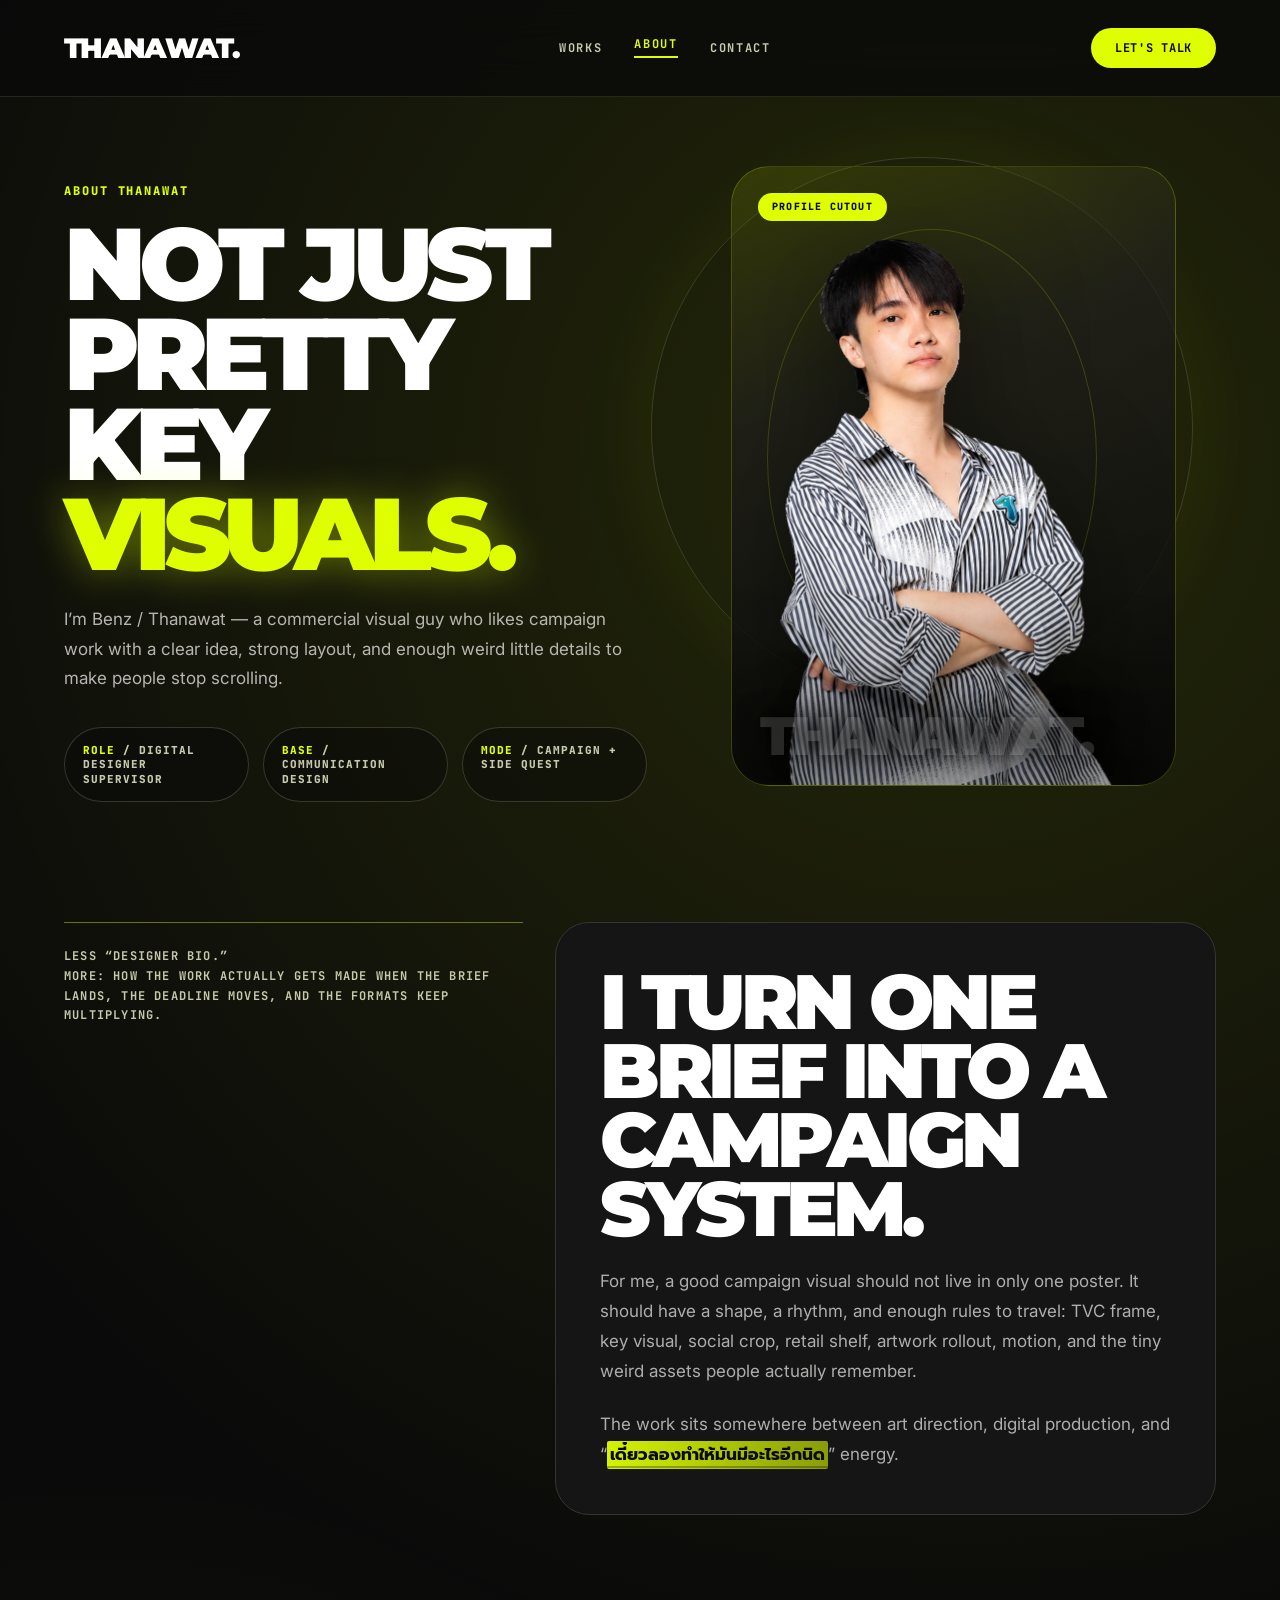
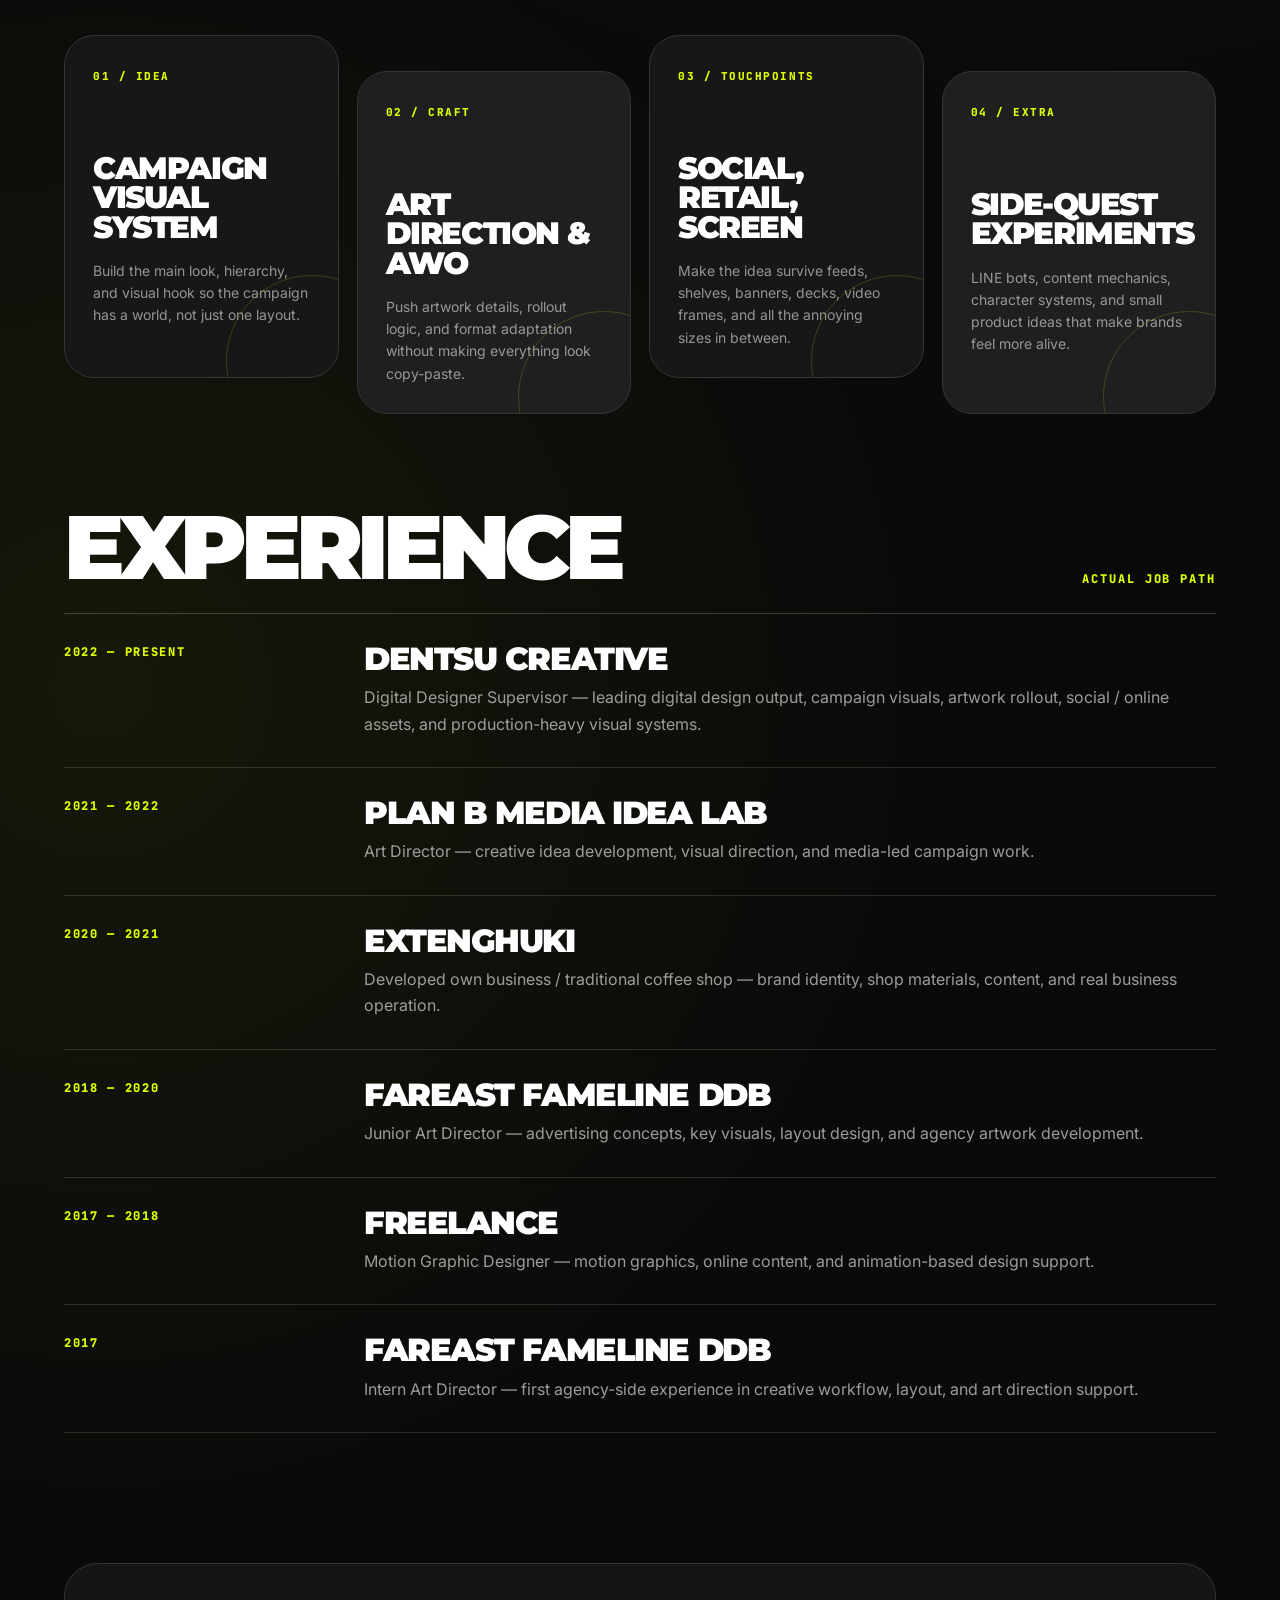
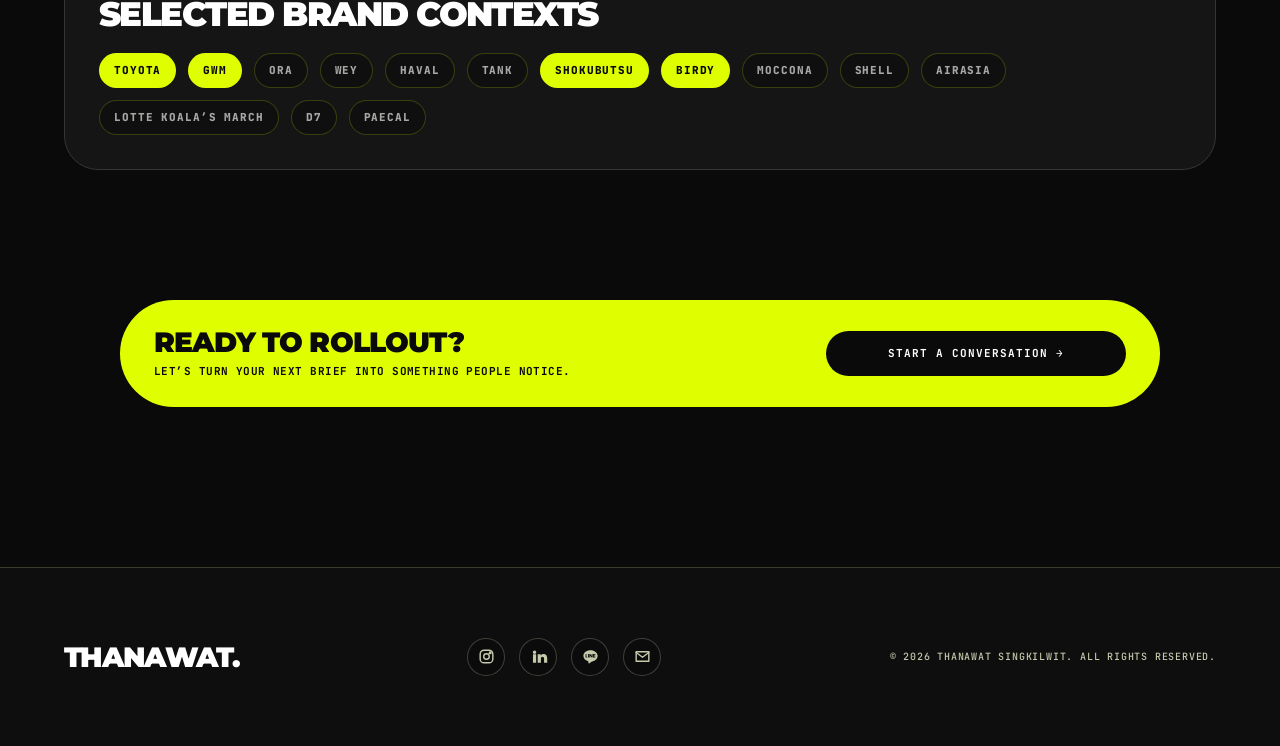
==== about.html @ d22a2de4 "Polish carousel Thai highlight and social icons" ====
<!DOCTYPE html>
<html lang="en" class="dark">
<head>
  <meta charset="utf-8" />
  <meta name="viewport" content="width=device-width, initial-scale=1.0" />
  <title>About | THANAWAT.</title>
  <link rel="preconnect" href="https://fonts.googleapis.com">
  <link rel="preconnect" href="https://fonts.gstatic.com" crossorigin>
  <link href="https://fonts.googleapis.com/css2?family=Montserrat:wght@700;800;900&family=Inter:wght@400;500;700&family=JetBrains+Mono:wght@500;700&family=Prompt:wght@400;500;700;800&display=swap" rel="stylesheet">
  <style>
    :root{--bg:#0a0a0a;--surface:#141414;--surface2:#201f1f;--line:#353534;--text:#fff;--muted:#c6c9ab;--acid:#dfff00;--mx:64px;--mono:'JetBrains Mono',monospace;--head:'Montserrat',sans-serif;--body:'Inter',sans-serif;--thai:'Prompt',sans-serif}
    *{box-sizing:border-box}html{scroll-behavior:smooth;overflow-x:hidden}body{width:100%;margin:0;background:radial-gradient(circle at 75% 12%,rgba(223,255,0,.12),transparent 34%),radial-gradient(circle at 8% 58%,rgba(223,255,0,.06),transparent 32%),var(--bg);color:var(--text);font-family:var(--body);overflow-x:hidden}a{color:inherit;text-decoration:none}button{font:inherit}img{display:block;width:100%;height:100%;object-fit:cover;-webkit-user-drag:none;user-select:none;pointer-events:none}
    .nav{position:fixed;top:0;left:0;width:100%;z-index:50;display:flex;align-items:center;justify-content:space-between;padding:28px var(--mx);background:rgba(10,10,10,.78);backdrop-filter:blur(20px);border-bottom:1px solid rgba(69,73,50,.45)}.logo{font:900 28px/1 var(--head);letter-spacing:-.06em}.navlinks{display:flex;gap:32px;align-items:center}.navlinks a{font:700 12px/1 var(--mono);letter-spacing:.14em;color:var(--muted);text-transform:uppercase}.navlinks a.active{color:var(--acid);border-bottom:2px solid var(--acid);padding-bottom:6px}.talk{background:var(--acid);color:#0a0a0a;border-radius:999px;padding:14px 24px;font:700 12px/1 var(--mono);letter-spacing:.06em;text-transform:uppercase}.menu{display:none;color:var(--text);font-size:24px;background:none;border:0;cursor:pointer;padding:0}.mobile-panel{position:fixed;inset:86px 18px auto;z-index:49;background:rgba(16,16,15,.95);border:1px solid rgba(223,255,0,.25);border-radius:24px;padding:18px;box-shadow:0 30px 80px rgba(0,0,0,.55);display:none}.mobile-panel.open{display:block}.mobile-panel a{display:block;padding:18px;border-bottom:1px solid rgba(198,201,171,.18);font:800 15px/1 var(--mono);letter-spacing:.12em;text-transform:uppercase;color:var(--text)}.mobile-panel a:last-child{border-bottom:0;color:#0a0a0a;background:var(--acid);border-radius:999px;text-align:center;margin-top:12px}
    main{padding:150px var(--mx) 120px}.kicker{font:800 12px/1 var(--mono);letter-spacing:.16em;color:var(--acid);text-transform:uppercase}.hero-about{position:relative;max-width:1400px;margin:0 auto 120px;display:grid;grid-template-columns:1fr .9fr;gap:44px;align-items:end}.hero-about:before{content:"";position:absolute;right:2%;top:1%;width:540px;height:540px;border:1px solid rgba(198,201,171,.18);border-radius:50%;box-shadow:0 0 90px rgba(223,255,0,.06);z-index:-1;animation:softMove 12s ease-in-out infinite alternate}.hero-about h1{margin:22px 0 0;font:900 clamp(60px,8vw,116px)/.88 var(--head);letter-spacing:-.07em;text-transform:uppercase;animation:heroIn .75s cubic-bezier(.18,.9,.22,1) both}.hero-about h1 span{color:var(--acid);text-shadow:0 0 42px rgba(223,255,0,.42);animation:glow 2.8s ease-in-out infinite alternate}.hero-copy{max-width:690px;margin-top:26px;color:rgba(229,226,225,.78);font-size:17px;line-height:1.72;animation:rise .7s ease .12s both}.profile-card{position:relative;min-height:620px;border:1px solid rgba(223,255,0,.22);background:linear-gradient(160deg,rgba(223,255,0,.12),rgba(32,31,31,.68) 34%,rgba(10,10,10,.92));border-radius:38px;overflow:hidden;animation:cardIn .8s cubic-bezier(.18,.9,.22,1) .1s both}.profile-card:before{content:"";position:absolute;left:8%;top:10%;width:74%;height:74%;border-radius:50%;border:1px solid rgba(223,255,0,.18);animation:spin 28s linear infinite;z-index:0}.profile-card .portrait-fade{position:absolute;left:0;right:0;bottom:0;height:38%;z-index:5;pointer-events:none;background:linear-gradient(to top,rgba(0,0,0,.34) 0%,rgba(0,0,0,.22) 42%,rgba(0,0,0,0) 100%);mix-blend-mode:multiply}.profile-card:after{content:"THANAWAT.";position:absolute;left:28px;bottom:24px;color:rgba(255,255,255,.15);font:900 54px/.9 var(--head);letter-spacing:-.06em;z-index:6;text-shadow:0 0 24px rgba(0,0,0,.9),0 0 60px rgba(0,0,0,.95)}.profile-card img{position:absolute;left:50%;top:72px;bottom:auto;transform:translateX(-50%);width:min(78%,430px);height:auto;object-fit:contain;filter:drop-shadow(0 28px 54px rgba(0,0,0,.5));animation:floatPortrait 5.5s ease-in-out .8s infinite;z-index:2}.profile-note{position:absolute;top:26px;left:26px;z-index:7;background:var(--acid);color:#0a0a0a;border-radius:999px;padding:9px 14px;font:800 10px/1 var(--mono);letter-spacing:.12em;text-transform:uppercase}.quick-info{display:grid;grid-template-columns:repeat(3,1fr);gap:14px;margin-top:34px}.pill{border:1px solid rgba(198,201,171,.22);border-radius:999px;padding:15px 18px;background:rgba(10,10,10,.48);font:800 11px/1.3 var(--mono);letter-spacing:.09em;color:var(--muted);text-transform:uppercase;animation:rise .6s ease both}.pill:nth-child(1){animation-delay:.18s}.pill:nth-child(2){animation-delay:.26s}.pill:nth-child(3){animation-delay:.34s}.pill span{color:var(--acid)}
    .about-block{max-width:1400px;margin:0 auto 120px;display:grid;grid-template-columns:.82fr 1.18fr;gap:32px}.side-label{border-top:1px solid rgba(223,255,0,.42);padding-top:24px;color:var(--muted);font:700 12px/1.65 var(--mono);letter-spacing:.1em;text-transform:uppercase}.story-card{border:1px solid var(--line);border-radius:34px;background:#151515;padding:44px}.story-card h2{font:900 clamp(42px,6vw,80px)/.9 var(--head);letter-spacing:-.06em;text-transform:uppercase;margin:0}.story-card p{max-width:880px;margin:24px 0 0;color:rgba(229,226,225,.74);font-size:17px;line-height:1.75}.thai-mark{position:relative;display:inline;padding:.02em .18em .08em;font-family:var(--thai);font-weight:700;color:#0a0a0a;background:linear-gradient(90deg,rgba(223,255,0,.95),rgba(223,255,0,.58));box-decoration-break:clone;-webkit-box-decoration-break:clone;border-radius:.12em;animation:markSwipe 2.8s ease-in-out infinite alternate}.thai-mark:after{content:'';position:absolute;left:0;right:0;bottom:.02em;height:2px;background:#0a0a0a;opacity:.28}@keyframes markSwipe{0%{filter:brightness(.9);box-shadow:0 0 0 rgba(223,255,0,0)}100%{filter:brightness(1.06);box-shadow:0 0 28px rgba(223,255,0,.2)}}.systems{max-width:1400px;margin:0 auto 130px;display:grid;grid-template-columns:repeat(4,1fr);gap:18px}.system{position:relative;min-height:300px;border:1px solid var(--line);border-radius:30px;background:#171717;padding:28px;overflow:hidden;transition:.35s ease}.system:nth-child(2),.system:nth-child(4){transform:translateY(36px);background:#201f1f}.system:hover{border-color:rgba(223,255,0,.72);background:#202020;transform:translateY(-8px)}.system:nth-child(2):hover,.system:nth-child(4):hover{transform:translateY(24px)}.system:after{content:"";position:absolute;right:-60px;bottom:-70px;width:170px;height:170px;border-radius:50%;border:1px solid rgba(223,255,0,.18);transition:.35s ease}.system:hover:after{right:-36px;bottom:-46px;border-color:rgba(223,255,0,.48)}.system b{font:800 11px/1 var(--mono);letter-spacing:.14em;color:var(--acid);text-transform:uppercase}.system h3{margin:70px 0 0;font:900 31px/.95 var(--head);letter-spacing:-.045em;text-transform:uppercase}.system p{margin:18px 0 0;color:rgba(229,226,225,.62);font-size:14px;line-height:1.58}.experience{max-width:1280px;margin:0 auto 130px}.experience-head{display:flex;align-items:end;justify-content:space-between;gap:28px;margin-bottom:28px}.experience-head h2{margin:0;font:900 clamp(46px,7vw,92px)/.86 var(--head);letter-spacing:-.065em;text-transform:uppercase}.timeline{border-top:1px solid rgba(198,201,171,.25)}.row{display:grid;grid-template-columns:260px 1fr;gap:40px;padding:30px 0;border-bottom:1px solid rgba(198,201,171,.18);transition:.25s ease}.row:hover{background:rgba(223,255,0,.035);padding-left:18px}.row b{font:800 12px/1.45 var(--mono);letter-spacing:.14em;color:var(--acid);text-transform:uppercase}.row h3{font:900 32px/.95 var(--head);letter-spacing:-.045em;text-transform:uppercase;margin:0}.row p{margin:10px 0 0;color:rgba(229,226,225,.67);line-height:1.65;font-size:16px}.brand-cloud{max-width:1200px;margin:0 auto 130px;border:1px solid var(--line);background:#151515;border-radius:34px;padding:34px}.brand-cloud h2{margin:0 0 22px;font:900 34px/.95 var(--head);letter-spacing:-.045em;text-transform:uppercase}.chips{display:flex;flex-wrap:wrap;gap:12px}.chip{border:1px solid rgba(223,255,0,.2);border-radius:999px;padding:11px 14px;color:rgba(229,226,225,.72);font:800 11px/1 var(--mono);letter-spacing:.08em;text-transform:uppercase;background:rgba(10,10,10,.45);transition:.25s ease}.chip:hover{transform:translateY(-3px);border-color:var(--acid);color:#fff}.chip.hot{background:var(--acid);color:#0a0a0a}.cta{position:relative;max-width:1040px;margin:0 auto 40px;background:var(--acid);color:#0a0a0a;border-radius:999px;padding:28px 34px;display:flex;align-items:center;justify-content:space-between;gap:28px;animation:pulse 3.8s ease-in-out infinite}.cta h2{font:900 28px/1 var(--head);letter-spacing:-.03em;text-transform:uppercase;margin:0}.cta p{font:700 11px/1.4 var(--mono);letter-spacing:.04em;text-transform:uppercase;margin:8px 0 0}.contact-trigger{min-width:300px;background:#0a0a0a;color:#fff;border:0;border-radius:999px;padding:17px 28px;font:700 11px/1 var(--mono);letter-spacing:.09em;text-transform:uppercase;white-space:nowrap;cursor:pointer;transition:.25s ease}.contact-trigger:hover{transform:translateX(4px);background:#191919}.contact-options{position:absolute;right:34px;top:83px;display:grid;gap:8px;width:300px;padding:10px;background:rgba(10,10,10,.94);border-radius:26px;box-shadow:0 26px 70px rgba(0,0,0,.35);opacity:0;pointer-events:none;transform:translateY(-6px) scale(.98);transition:.25s ease;z-index:6}.contact-options.open{opacity:1;pointer-events:auto;transform:translateY(0) scale(1)}.contact-options a{display:flex;justify-content:space-between;padding:15px 16px;border-radius:999px;background:#181818;color:#fff;font:800 11px/1 var(--mono);letter-spacing:.1em;text-transform:uppercase}.contact-options a:hover{background:#fff;color:#0a0a0a}.footer{border-top:1px solid rgba(69,73,50,.8);background:#0e0e0e;padding:70px var(--mx);display:flex;align-items:center;justify-content:space-between;gap:32px}.social{display:flex;gap:14px;flex-wrap:wrap;justify-content:center}.social-icon{width:38px;height:38px;border:1px solid rgba(198,201,171,.28);border-radius:999px;display:inline-flex;align-items:center;justify-content:center;color:var(--muted);background:rgba(10,10,10,.36);transition:.25s ease}.social-icon:hover{color:#0a0a0a;background:var(--acid);border-color:var(--acid);transform:translateY(-3px)}.social-icon svg{width:19px;height:19px;display:block;fill:none;stroke:currentColor;stroke-width:1.8;stroke-linecap:round;stroke-linejoin:round}.social-icon:nth-child(2) svg,.social-icon:nth-child(3) svg{fill:currentColor;stroke:none}.copy{font:500 10px/1.4 var(--mono);letter-spacing:.08em;color:var(--muted);text-transform:uppercase;text-align:right}
    .reveal{opacity:0;transform:translateY(26px);transition:opacity .72s ease,transform .72s cubic-bezier(.18,.9,.22,1)}.reveal.is-visible{opacity:1;transform:none}@keyframes heroIn{0%{opacity:0;transform:translateX(-46px);filter:blur(8px)}100%{opacity:1;transform:none;filter:blur(0)}}@keyframes rise{0%{opacity:0;transform:translateY(18px)}100%{opacity:1;transform:none}}@keyframes cardIn{0%{opacity:0;transform:translate(38px,24px) scale(.96)}100%{opacity:1;transform:none}}@keyframes glow{0%{text-shadow:0 0 20px rgba(223,255,0,.24)}100%{text-shadow:0 0 42px rgba(223,255,0,.64),0 0 88px rgba(223,255,0,.24)}}@keyframes floatPortrait{0%,100%{transform:translateX(-50%) translateY(0)}50%{transform:translateX(-50%) translateY(-12px)}}@keyframes softMove{0%{transform:translate(0,0) scale(1)}100%{transform:translate(-18px,16px) scale(1.02)}}@keyframes spin{to{transform:rotate(360deg)}}@keyframes pulse{0%,100%{box-shadow:0 0 0 rgba(223,255,0,0)}50%{box-shadow:0 0 42px rgba(223,255,0,.18)}}
    @media(max-width:767px){:root{--mx:24px}.nav{padding:22px var(--mx);min-height:86px}.navlinks,.talk{display:none}.menu{display:block;font-size:26px}.logo{font-size:23px}main{padding:118px var(--mx) 82px}.hero-about{display:block;margin-bottom:82px}.hero-about:before{right:auto;left:-54%;top:5%;width:430px;height:430px}.hero-about h1{font-size:clamp(44px,12vw,56px)}.hero-copy{font-size:15px}.profile-card{min-height:520px;margin-top:30px;border-radius:30px}.profile-card img{width:88%;max-width:430px;top:68px;bottom:auto}.profile-card:after{font-size:38px}.quick-info{grid-template-columns:1fr;gap:10px}.about-block{display:block;margin-bottom:82px}.story-card{margin-top:24px;padding:30px 26px;border-radius:28px}.story-card h2{font-size:clamp(37px,10.5vw,50px)}.story-card p{font-size:15px}.systems{grid-template-columns:1fr;margin-bottom:92px}.system,.system:nth-child(2),.system:nth-child(4){transform:none;min-height:auto;padding:26px}.system:hover,.system:nth-child(2):hover,.system:nth-child(4):hover{transform:none}.system h3{margin-top:48px}.experience-head{display:block}.experience-head .kicker{margin-top:14px}.timeline{margin-top:24px}.row{grid-template-columns:1fr;gap:16px}.row:hover{padding-left:0}.row h3{font-size:27px}.brand-cloud{padding:26px;border-radius:28px}.cta{width:100%;border-radius:30px;display:block;text-align:left;margin-bottom:88px;padding:34px 28px}.cta h2{font-size:30px}.contact-trigger{min-width:0;display:inline-flex;margin-top:22px;white-space:normal}.contact-options{left:28px;right:auto;top:calc(100% - 18px);width:calc(100% - 56px)}.footer{display:block;text-align:center;padding:54px var(--mx)}.footer .logo{margin-bottom:30px}.copy{text-align:center;margin:32px auto 0;max-width:320px;line-height:1.8}.social{gap:24px}}
    @media(prefers-reduced-motion:reduce){*,*:before,*:after{animation:none!important;transition:none!important;scroll-behavior:auto!important}.reveal{opacity:1;transform:none}}
  </style>
</head>
<body>
  <nav class="nav"><a class="logo" href="index.html">THANAWAT.</a><div class="navlinks"><a href="works.html">Works</a><a class="active" href="about.html">About</a><a href="#contact">Contact</a></div><a class="talk" href="mailto:Thanawat.skw@gmail.com">Let's Talk</a><button class="menu" aria-label="Open menu" aria-expanded="false">☰</button></nav>
  <div class="mobile-panel" aria-hidden="true"><a href="works.html">Works</a><a href="about.html">About Me</a><a href="#contact">Contact</a><a href="mailto:Thanawat.skw@gmail.com">Let's Talk</a></div>
  <main>
    <section class="hero-about"><div><div class="kicker">About Thanawat</div><h1>Not just<br>pretty key<br><span>visuals.</span></h1><p class="hero-copy">I’m Benz / Thanawat — a commercial visual guy who likes campaign work with a clear idea, strong layout, and enough weird little details to make people stop scrolling.</p><div class="quick-info"><div class="pill"><span>Role</span> / Digital Designer Supervisor</div><div class="pill"><span>Base</span> / Communication Design</div><div class="pill"><span>Mode</span> / Campaign + Side Quest</div></div></div><figure class="profile-card"><div class="profile-note">Profile Cutout</div><img src="assets/Profile-Thanawat.png?v=2" alt="Thanawat profile portrait"><div class="portrait-fade"></div></figure></section>
    <section class="about-block reveal"><div class="side-label">Less “designer bio.”<br>More: how the work actually gets made when the brief lands, the deadline moves, and the formats keep multiplying.</div><div class="story-card"><h2>I turn one brief into a campaign system.</h2><p>For me, a good campaign visual should not live in only one poster. It should have a shape, a rhythm, and enough rules to travel: TVC frame, key visual, social crop, retail shelf, artwork rollout, motion, and the tiny weird assets people actually remember.</p><p>The work sits somewhere between art direction, digital production, and “<span class="thai-mark" lang="th">เดี๋ยวลองทำให้มันมีอะไรอีกนิด</span>” energy.</p></div></section>
    <section class="systems reveal"><div class="system"><b>01 / Idea</b><h3>Campaign Visual System</h3><p>Build the main look, hierarchy, and visual hook so the campaign has a world, not just one layout.</p></div><div class="system"><b>02 / Craft</b><h3>Art Direction & AWO</h3><p>Push artwork details, rollout logic, and format adaptation without making everything look copy-paste.</p></div><div class="system"><b>03 / Touchpoints</b><h3>Social, Retail, Screen</h3><p>Make the idea survive feeds, shelves, banners, decks, video frames, and all the annoying sizes in between.</p></div><div class="system"><b>04 / Extra</b><h3>Side-Quest Experiments</h3><p>LINE bots, content mechanics, character systems, and small product ideas that make brands feel more alive.</p></div></section>
    <section class="experience reveal"><div class="experience-head"><h2>Experience</h2><div class="kicker">Actual job path</div></div><div class="timeline"><div class="row"><b>2022 — Present</b><div><h3>Dentsu Creative</h3><p>Digital Designer Supervisor — leading digital design output, campaign visuals, artwork rollout, social / online assets, and production-heavy visual systems.</p></div></div><div class="row"><b>2021 — 2022</b><div><h3>Plan B Media Idea Lab</h3><p>Art Director — creative idea development, visual direction, and media-led campaign work.</p></div></div><div class="row"><b>2020 — 2021</b><div><h3>Extenghuki</h3><p>Developed own business / traditional coffee shop — brand identity, shop materials, content, and real business operation.</p></div></div><div class="row"><b>2018 — 2020</b><div><h3>FarEast FameLine DDB</h3><p>Junior Art Director — advertising concepts, key visuals, layout design, and agency artwork development.</p></div></div><div class="row"><b>2017 — 2018</b><div><h3>Freelance</h3><p>Motion Graphic Designer — motion graphics, online content, and animation-based design support.</p></div></div><div class="row"><b>2017</b><div><h3>FarEast FameLine DDB</h3><p>Intern Art Director — first agency-side experience in creative workflow, layout, and art direction support.</p></div></div></div></section>
    <section class="brand-cloud reveal"><h2>Selected brand contexts</h2><div class="chips"><span class="chip hot">Toyota</span><span class="chip hot">GWM</span><span class="chip">ORA</span><span class="chip">WEY</span><span class="chip">HAVAL</span><span class="chip">Tank</span><span class="chip hot">Shokubutsu</span><span class="chip hot">Birdy</span><span class="chip">Moccona</span><span class="chip">Shell</span><span class="chip">AirAsia</span><span class="chip">Lotte Koala’s March</span><span class="chip">D7</span><span class="chip">PaeCal</span></div></section>
    <section id="contact" class="cta reveal"><div><h2>Ready to rollout?</h2><p>Let’s turn your next brief into something people notice.</p></div><button class="contact-trigger" type="button" aria-expanded="false">Start a conversation →</button><div class="contact-options" aria-hidden="true"><a href="https://line.me/ti/p/RiZBlYuw4H" target="_blank" rel="noopener noreferrer">Line <span>↗</span></a><a href="mailto:Thanawat.skw@gmail.com">Mail <span>→</span></a><a href="https://www.instagram.com/benz_thw?igsh=eDRzM20ydGN3bnBp&utm_source=qr" target="_blank" rel="noopener noreferrer">Instagram <span>↗</span></a><a href="https://www.linkedin.com/in/thanawat-singkilwit-54888a148" target="_blank" rel="noopener noreferrer">LinkedIn <span>↗</span></a></div></section>
  </main>
  <footer class="footer"><div class="logo">THANAWAT.</div><div class="social"><a class="social-icon" href="https://www.instagram.com/benz_thw?igsh=eDRzM20ydGN3bnBp&utm_source=qr" target="_blank" rel="noopener noreferrer" aria-label="Instagram"><svg viewBox="0 0 24 24" aria-hidden="true"><rect x="4" y="4" width="16" height="16" rx="5"/><circle cx="12" cy="12" r="3.5"/><circle cx="16.7" cy="7.3" r="1"/></svg></a><a class="social-icon" href="https://www.linkedin.com/in/thanawat-singkilwit-54888a148" target="_blank" rel="noopener noreferrer" aria-label="LinkedIn"><svg viewBox="0 0 24 24" aria-hidden="true"><path d="M5 9h4v11H5zM7 4.5a2.2 2.2 0 1 1 0 4.4 2.2 2.2 0 0 1 0-4.4zM11 9h3.8v1.6c.7-1.1 1.8-1.9 3.6-1.9 2.7 0 4.6 1.8 4.6 5.5V20h-4v-5.2c0-1.6-.7-2.5-1.9-2.5-1.3 0-2.1.9-2.1 2.7v5h-4z"/></svg></a><a class="social-icon" href="https://line.me/ti/p/RiZBlYuw4H" target="_blank" rel="noopener noreferrer" aria-label="Line"><svg viewBox="0 0 24 24" aria-hidden="true"><path d="M12 4C6.9 4 3 7.1 3 11.1c0 3.2 2.5 5.9 5.9 6.8.2.1.5.2.5.5v1.8c0 .5.5.8.9.5l3.1-2.1c.3-.2.6-.3 1-.3 3.8-.7 6.6-3.6 6.6-7.1C21 7.1 17.1 4 12 4zM8 13.4H5.8V8.9h1.1v3.5H8v1zm2 0H8.9V8.9H10v4.5zm4.6 0h-1.1l-1.9-2.5v2.5h-1.1V8.9h1.1l1.9 2.6V8.9h1.1v4.5zm3.6-3.5h-1.9v.7H18v1h-1.7v.8h1.9v1h-3V8.9h3v1z"/></svg></a><a class="social-icon" href="mailto:Thanawat.skw@gmail.com" aria-label="Email"><svg viewBox="0 0 24 24" aria-hidden="true"><path d="M4 6h16v12H4z"/><path d="M4 7l8 6 8-6"/></svg></a></div><div class="copy">© 2026 Thanawat Singkilwit. All rights reserved.</div></footer>
  <script>
    const menuButton=document.querySelector('.menu');const mobilePanel=document.querySelector('.mobile-panel');function setMenu(open){mobilePanel.classList.toggle('open',open);mobilePanel.setAttribute('aria-hidden',String(!open));menuButton.setAttribute('aria-expanded',String(open));menuButton.textContent=open?'×':'☰'}menuButton.addEventListener('click',()=>setMenu(!mobilePanel.classList.contains('open')));mobilePanel.querySelectorAll('a').forEach(link=>link.addEventListener('click',()=>setMenu(false)));
    const trigger=document.querySelector('.contact-trigger');const options=document.querySelector('.contact-options');function setContact(open){options.classList.toggle('open',open);options.setAttribute('aria-hidden',String(!open));trigger.setAttribute('aria-expanded',String(open));}trigger.addEventListener('click',(event)=>{event.stopPropagation();setContact(!options.classList.contains('open'));});document.addEventListener('click',(event)=>{if(!event.target.closest('.cta'))setContact(false);});
    const revealItems=[...document.querySelectorAll('.reveal')];const revealObserver=new IntersectionObserver((entries)=>{entries.forEach(entry=>{if(entry.isIntersecting){entry.target.classList.add('is-visible');revealObserver.unobserve(entry.target);}})},{threshold:.18,rootMargin:'0px 0px -8% 0px'});revealItems.forEach(item=>revealObserver.observe(item));
  </script>
</body>
</html>
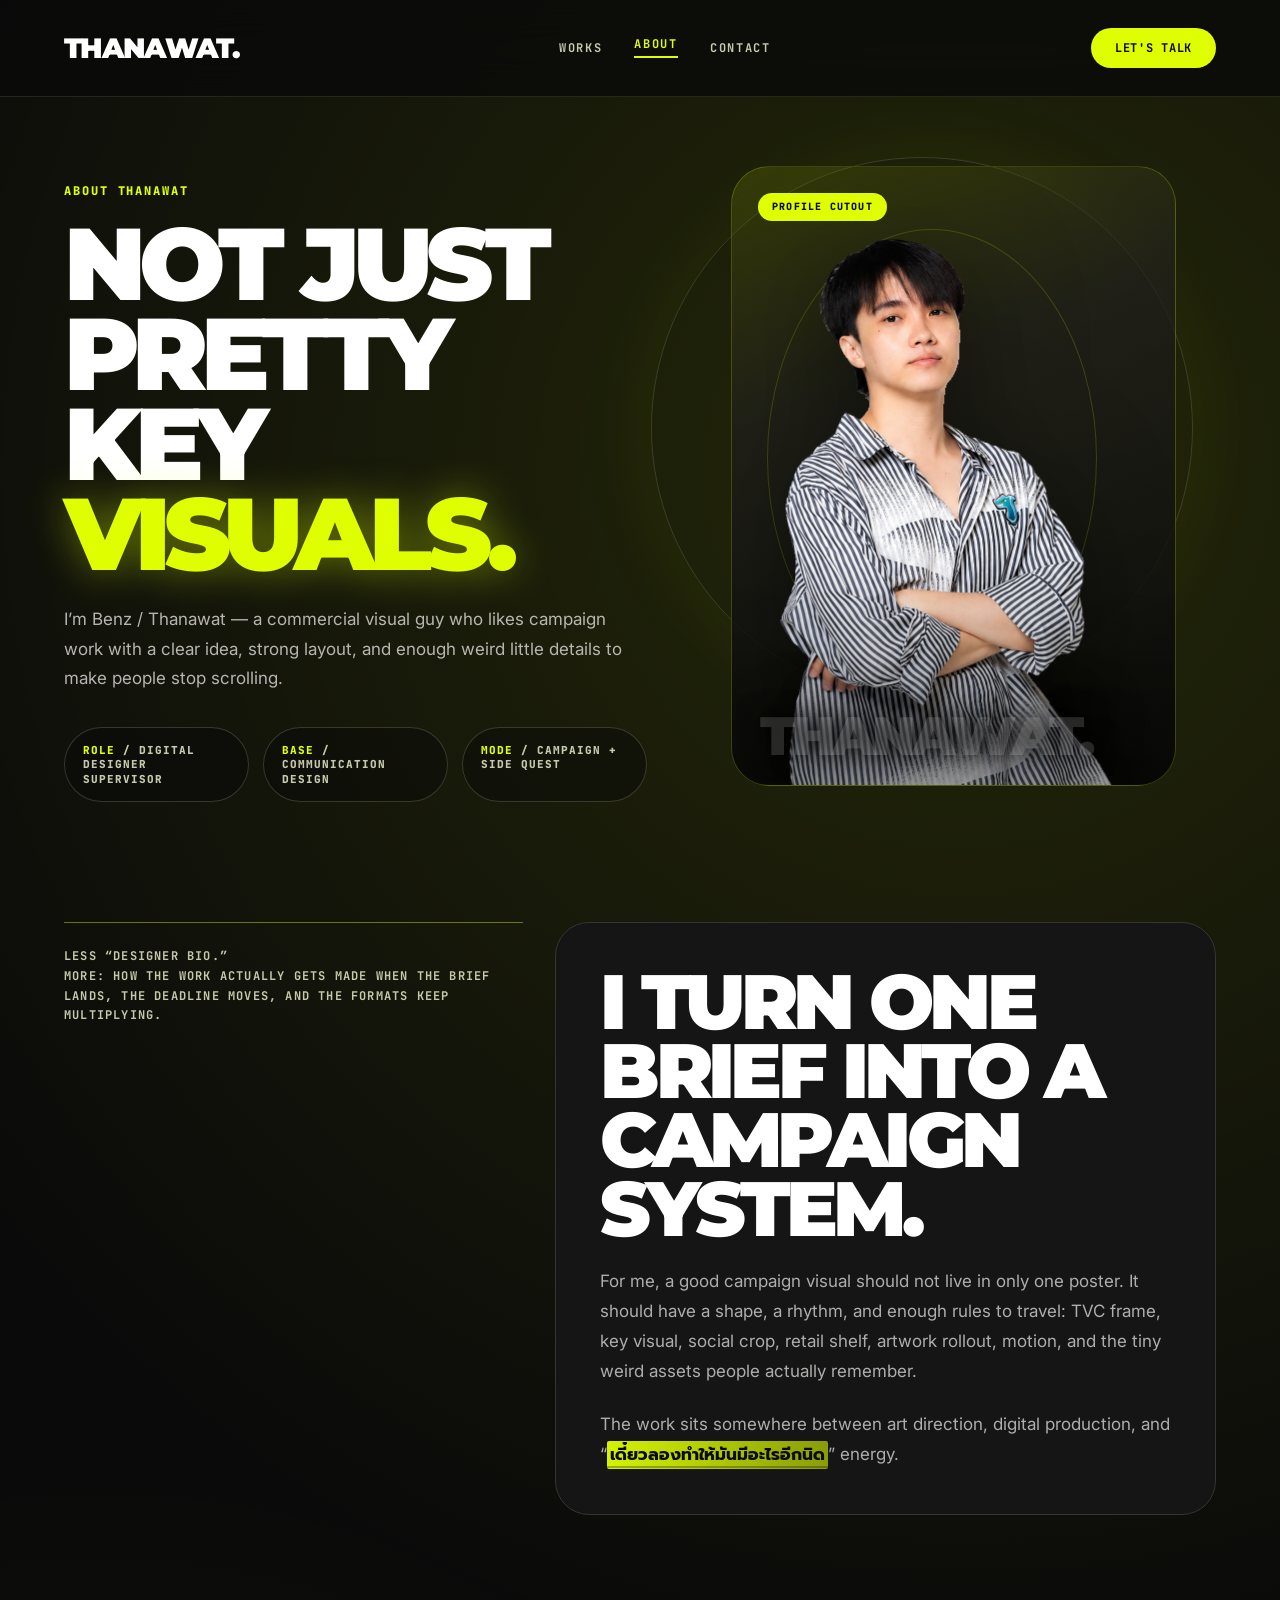
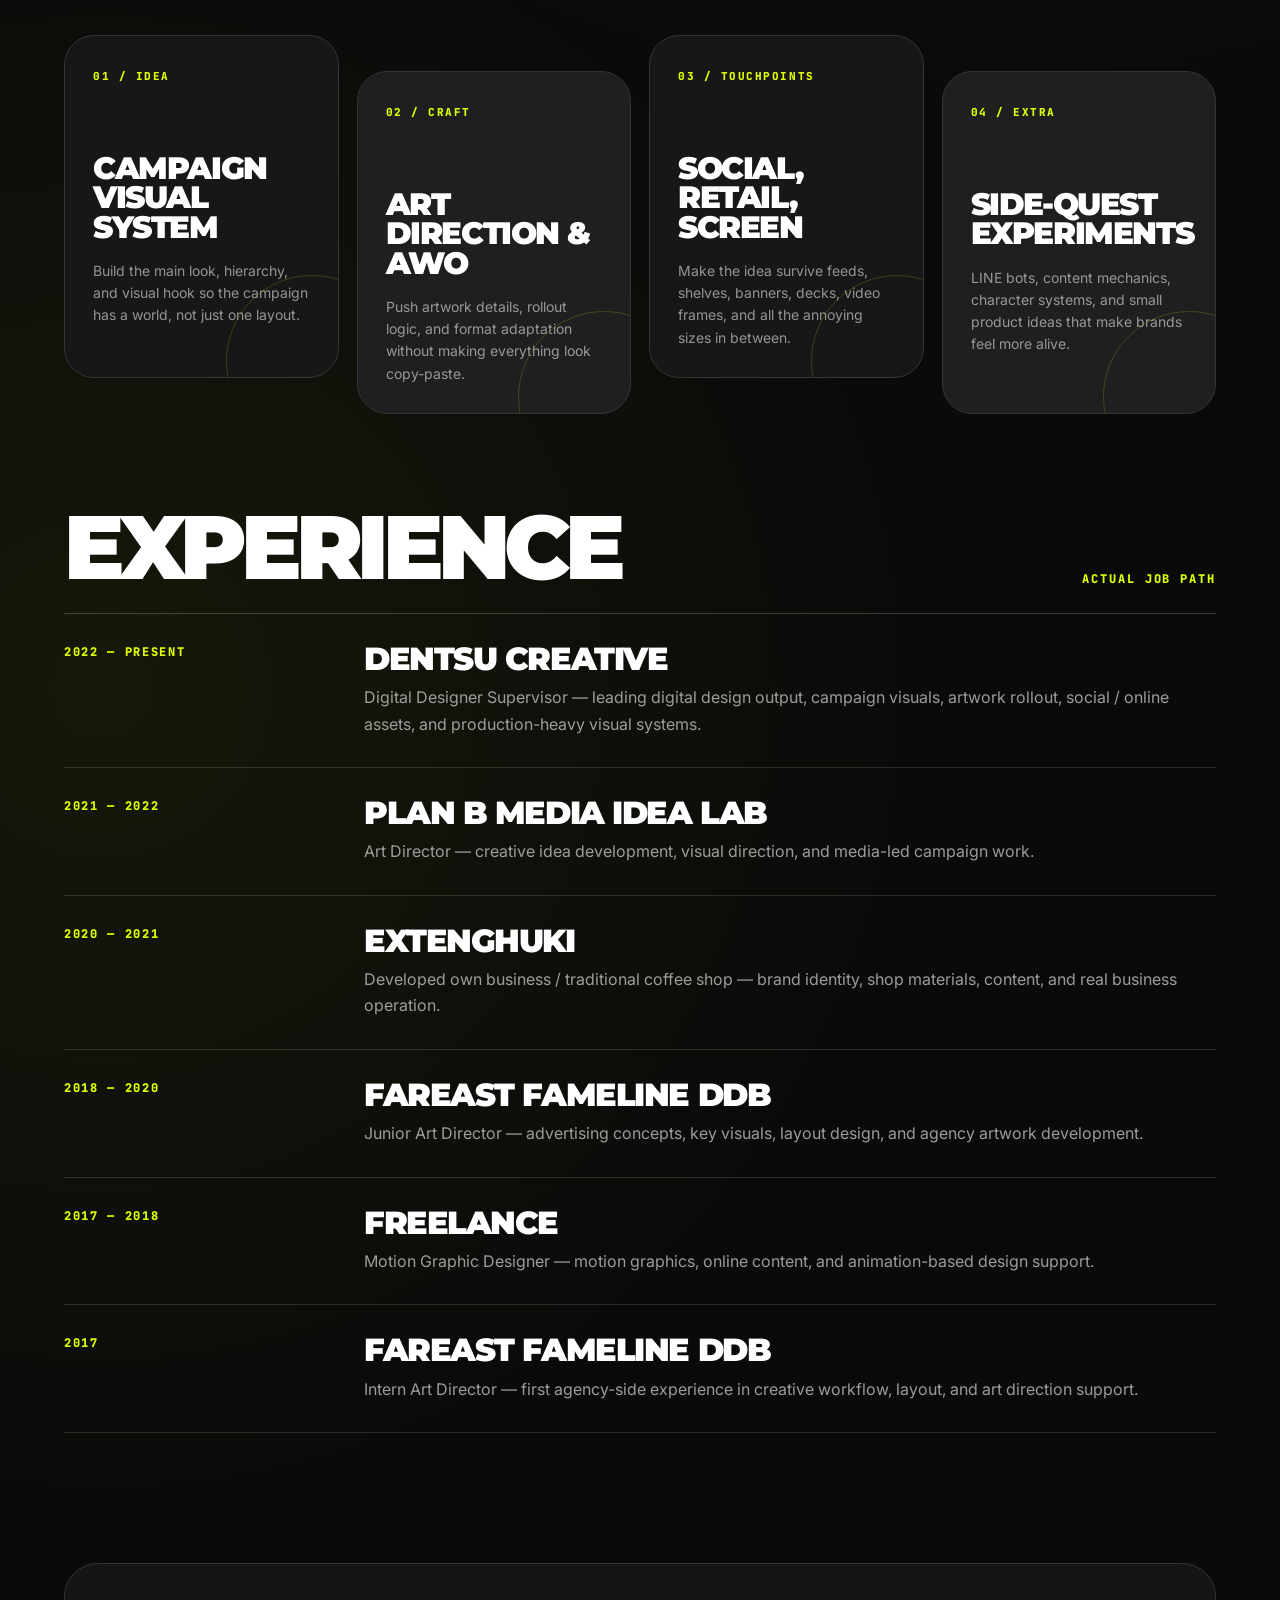
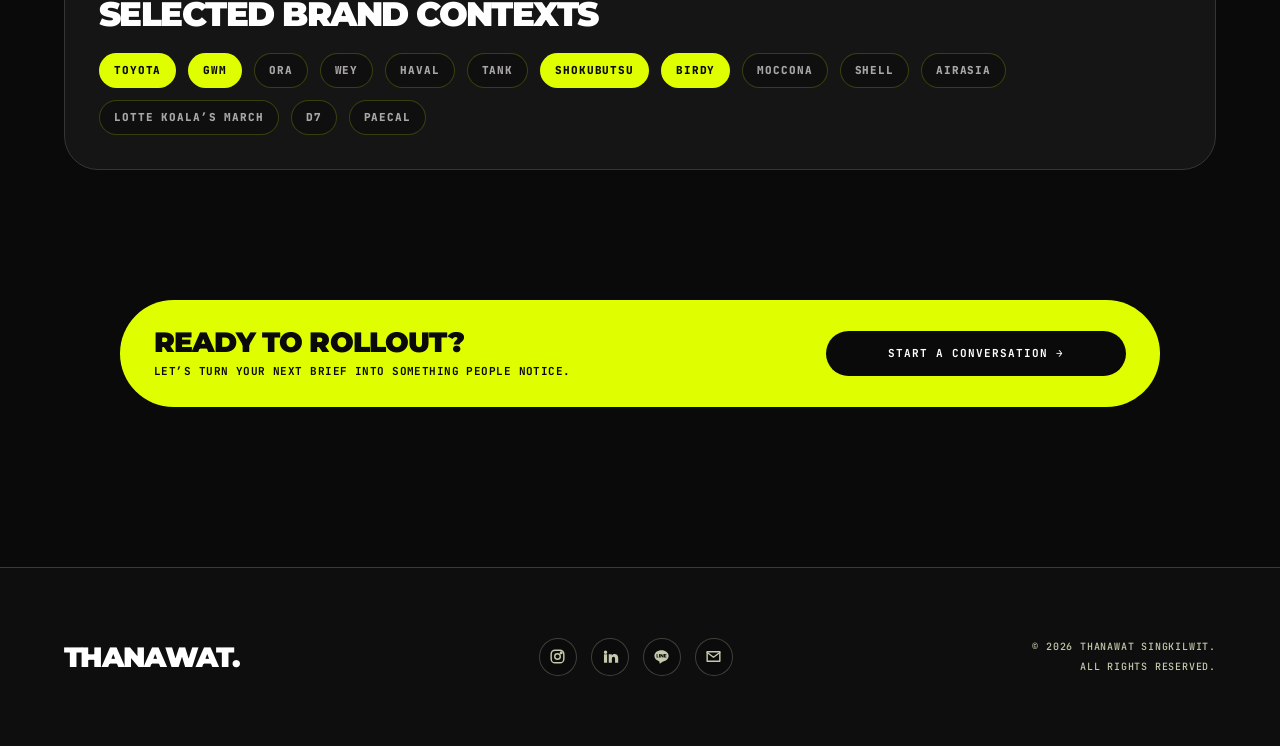
==== commit c28b3acb: "Break footer copyright line" ====
--- a/about.html
+++ b/about.html
@@ -12,9 +12,9 @@
     *{box-sizing:border-box}html{scroll-behavior:smooth;overflow-x:hidden}body{width:100%;margin:0;background:radial-gradient(circle at 75% 12%,rgba(223,255,0,.12),transparent 34%),radial-gradient(circle at 8% 58%,rgba(223,255,0,.06),transparent 32%),var(--bg);color:var(--text);font-family:var(--body);overflow-x:hidden}a{color:inherit;text-decoration:none}button{font:inherit}img{display:block;width:100%;height:100%;object-fit:cover;-webkit-user-drag:none;user-select:none;pointer-events:none}
     .nav{position:fixed;top:0;left:0;width:100%;z-index:50;display:flex;align-items:center;justify-content:space-between;padding:28px var(--mx);background:rgba(10,10,10,.78);backdrop-filter:blur(20px);border-bottom:1px solid rgba(69,73,50,.45)}.logo{font:900 28px/1 var(--head);letter-spacing:-.06em}.navlinks{display:flex;gap:32px;align-items:center}.navlinks a{font:700 12px/1 var(--mono);letter-spacing:.14em;color:var(--muted);text-transform:uppercase}.navlinks a.active{color:var(--acid);border-bottom:2px solid var(--acid);padding-bottom:6px}.talk{background:var(--acid);color:#0a0a0a;border-radius:999px;padding:14px 24px;font:700 12px/1 var(--mono);letter-spacing:.06em;text-transform:uppercase}.menu{display:none;color:var(--text);font-size:24px;background:none;border:0;cursor:pointer;padding:0}.mobile-panel{position:fixed;inset:86px 18px auto;z-index:49;background:rgba(16,16,15,.95);border:1px solid rgba(223,255,0,.25);border-radius:24px;padding:18px;box-shadow:0 30px 80px rgba(0,0,0,.55);display:none}.mobile-panel.open{display:block}.mobile-panel a{display:block;padding:18px;border-bottom:1px solid rgba(198,201,171,.18);font:800 15px/1 var(--mono);letter-spacing:.12em;text-transform:uppercase;color:var(--text)}.mobile-panel a:last-child{border-bottom:0;color:#0a0a0a;background:var(--acid);border-radius:999px;text-align:center;margin-top:12px}
     main{padding:150px var(--mx) 120px}.kicker{font:800 12px/1 var(--mono);letter-spacing:.16em;color:var(--acid);text-transform:uppercase}.hero-about{position:relative;max-width:1400px;margin:0 auto 120px;display:grid;grid-template-columns:1fr .9fr;gap:44px;align-items:end}.hero-about:before{content:"";position:absolute;right:2%;top:1%;width:540px;height:540px;border:1px solid rgba(198,201,171,.18);border-radius:50%;box-shadow:0 0 90px rgba(223,255,0,.06);z-index:-1;animation:softMove 12s ease-in-out infinite alternate}.hero-about h1{margin:22px 0 0;font:900 clamp(60px,8vw,116px)/.88 var(--head);letter-spacing:-.07em;text-transform:uppercase;animation:heroIn .75s cubic-bezier(.18,.9,.22,1) both}.hero-about h1 span{color:var(--acid);text-shadow:0 0 42px rgba(223,255,0,.42);animation:glow 2.8s ease-in-out infinite alternate}.hero-copy{max-width:690px;margin-top:26px;color:rgba(229,226,225,.78);font-size:17px;line-height:1.72;animation:rise .7s ease .12s both}.profile-card{position:relative;min-height:620px;border:1px solid rgba(223,255,0,.22);background:linear-gradient(160deg,rgba(223,255,0,.12),rgba(32,31,31,.68) 34%,rgba(10,10,10,.92));border-radius:38px;overflow:hidden;animation:cardIn .8s cubic-bezier(.18,.9,.22,1) .1s both}.profile-card:before{content:"";position:absolute;left:8%;top:10%;width:74%;height:74%;border-radius:50%;border:1px solid rgba(223,255,0,.18);animation:spin 28s linear infinite;z-index:0}.profile-card .portrait-fade{position:absolute;left:0;right:0;bottom:0;height:38%;z-index:5;pointer-events:none;background:linear-gradient(to top,rgba(0,0,0,.34) 0%,rgba(0,0,0,.22) 42%,rgba(0,0,0,0) 100%);mix-blend-mode:multiply}.profile-card:after{content:"THANAWAT.";position:absolute;left:28px;bottom:24px;color:rgba(255,255,255,.15);font:900 54px/.9 var(--head);letter-spacing:-.06em;z-index:6;text-shadow:0 0 24px rgba(0,0,0,.9),0 0 60px rgba(0,0,0,.95)}.profile-card img{position:absolute;left:50%;top:72px;bottom:auto;transform:translateX(-50%);width:min(78%,430px);height:auto;object-fit:contain;filter:drop-shadow(0 28px 54px rgba(0,0,0,.5));animation:floatPortrait 5.5s ease-in-out .8s infinite;z-index:2}.profile-note{position:absolute;top:26px;left:26px;z-index:7;background:var(--acid);color:#0a0a0a;border-radius:999px;padding:9px 14px;font:800 10px/1 var(--mono);letter-spacing:.12em;text-transform:uppercase}.quick-info{display:grid;grid-template-columns:repeat(3,1fr);gap:14px;margin-top:34px}.pill{border:1px solid rgba(198,201,171,.22);border-radius:999px;padding:15px 18px;background:rgba(10,10,10,.48);font:800 11px/1.3 var(--mono);letter-spacing:.09em;color:var(--muted);text-transform:uppercase;animation:rise .6s ease both}.pill:nth-child(1){animation-delay:.18s}.pill:nth-child(2){animation-delay:.26s}.pill:nth-child(3){animation-delay:.34s}.pill span{color:var(--acid)}
-    .about-block{max-width:1400px;margin:0 auto 120px;display:grid;grid-template-columns:.82fr 1.18fr;gap:32px}.side-label{border-top:1px solid rgba(223,255,0,.42);padding-top:24px;color:var(--muted);font:700 12px/1.65 var(--mono);letter-spacing:.1em;text-transform:uppercase}.story-card{border:1px solid var(--line);border-radius:34px;background:#151515;padding:44px}.story-card h2{font:900 clamp(42px,6vw,80px)/.9 var(--head);letter-spacing:-.06em;text-transform:uppercase;margin:0}.story-card p{max-width:880px;margin:24px 0 0;color:rgba(229,226,225,.74);font-size:17px;line-height:1.75}.thai-mark{position:relative;display:inline;padding:.02em .18em .08em;font-family:var(--thai);font-weight:700;color:#0a0a0a;background:linear-gradient(90deg,rgba(223,255,0,.95),rgba(223,255,0,.58));box-decoration-break:clone;-webkit-box-decoration-break:clone;border-radius:.12em;animation:markSwipe 2.8s ease-in-out infinite alternate}.thai-mark:after{content:'';position:absolute;left:0;right:0;bottom:.02em;height:2px;background:#0a0a0a;opacity:.28}@keyframes markSwipe{0%{filter:brightness(.9);box-shadow:0 0 0 rgba(223,255,0,0)}100%{filter:brightness(1.06);box-shadow:0 0 28px rgba(223,255,0,.2)}}.systems{max-width:1400px;margin:0 auto 130px;display:grid;grid-template-columns:repeat(4,1fr);gap:18px}.system{position:relative;min-height:300px;border:1px solid var(--line);border-radius:30px;background:#171717;padding:28px;overflow:hidden;transition:.35s ease}.system:nth-child(2),.system:nth-child(4){transform:translateY(36px);background:#201f1f}.system:hover{border-color:rgba(223,255,0,.72);background:#202020;transform:translateY(-8px)}.system:nth-child(2):hover,.system:nth-child(4):hover{transform:translateY(24px)}.system:after{content:"";position:absolute;right:-60px;bottom:-70px;width:170px;height:170px;border-radius:50%;border:1px solid rgba(223,255,0,.18);transition:.35s ease}.system:hover:after{right:-36px;bottom:-46px;border-color:rgba(223,255,0,.48)}.system b{font:800 11px/1 var(--mono);letter-spacing:.14em;color:var(--acid);text-transform:uppercase}.system h3{margin:70px 0 0;font:900 31px/.95 var(--head);letter-spacing:-.045em;text-transform:uppercase}.system p{margin:18px 0 0;color:rgba(229,226,225,.62);font-size:14px;line-height:1.58}.experience{max-width:1280px;margin:0 auto 130px}.experience-head{display:flex;align-items:end;justify-content:space-between;gap:28px;margin-bottom:28px}.experience-head h2{margin:0;font:900 clamp(46px,7vw,92px)/.86 var(--head);letter-spacing:-.065em;text-transform:uppercase}.timeline{border-top:1px solid rgba(198,201,171,.25)}.row{display:grid;grid-template-columns:260px 1fr;gap:40px;padding:30px 0;border-bottom:1px solid rgba(198,201,171,.18);transition:.25s ease}.row:hover{background:rgba(223,255,0,.035);padding-left:18px}.row b{font:800 12px/1.45 var(--mono);letter-spacing:.14em;color:var(--acid);text-transform:uppercase}.row h3{font:900 32px/.95 var(--head);letter-spacing:-.045em;text-transform:uppercase;margin:0}.row p{margin:10px 0 0;color:rgba(229,226,225,.67);line-height:1.65;font-size:16px}.brand-cloud{max-width:1200px;margin:0 auto 130px;border:1px solid var(--line);background:#151515;border-radius:34px;padding:34px}.brand-cloud h2{margin:0 0 22px;font:900 34px/.95 var(--head);letter-spacing:-.045em;text-transform:uppercase}.chips{display:flex;flex-wrap:wrap;gap:12px}.chip{border:1px solid rgba(223,255,0,.2);border-radius:999px;padding:11px 14px;color:rgba(229,226,225,.72);font:800 11px/1 var(--mono);letter-spacing:.08em;text-transform:uppercase;background:rgba(10,10,10,.45);transition:.25s ease}.chip:hover{transform:translateY(-3px);border-color:var(--acid);color:#fff}.chip.hot{background:var(--acid);color:#0a0a0a}.cta{position:relative;max-width:1040px;margin:0 auto 40px;background:var(--acid);color:#0a0a0a;border-radius:999px;padding:28px 34px;display:flex;align-items:center;justify-content:space-between;gap:28px;animation:pulse 3.8s ease-in-out infinite}.cta h2{font:900 28px/1 var(--head);letter-spacing:-.03em;text-transform:uppercase;margin:0}.cta p{font:700 11px/1.4 var(--mono);letter-spacing:.04em;text-transform:uppercase;margin:8px 0 0}.contact-trigger{min-width:300px;background:#0a0a0a;color:#fff;border:0;border-radius:999px;padding:17px 28px;font:700 11px/1 var(--mono);letter-spacing:.09em;text-transform:uppercase;white-space:nowrap;cursor:pointer;transition:.25s ease}.contact-trigger:hover{transform:translateX(4px);background:#191919}.contact-options{position:absolute;right:34px;top:83px;display:grid;gap:8px;width:300px;padding:10px;background:rgba(10,10,10,.94);border-radius:26px;box-shadow:0 26px 70px rgba(0,0,0,.35);opacity:0;pointer-events:none;transform:translateY(-6px) scale(.98);transition:.25s ease;z-index:6}.contact-options.open{opacity:1;pointer-events:auto;transform:translateY(0) scale(1)}.contact-options a{display:flex;justify-content:space-between;padding:15px 16px;border-radius:999px;background:#181818;color:#fff;font:800 11px/1 var(--mono);letter-spacing:.1em;text-transform:uppercase}.contact-options a:hover{background:#fff;color:#0a0a0a}.footer{border-top:1px solid rgba(69,73,50,.8);background:#0e0e0e;padding:70px var(--mx);display:flex;align-items:center;justify-content:space-between;gap:32px}.social{display:flex;gap:14px;flex-wrap:wrap;justify-content:center}.social-icon{width:38px;height:38px;border:1px solid rgba(198,201,171,.28);border-radius:999px;display:inline-flex;align-items:center;justify-content:center;color:var(--muted);background:rgba(10,10,10,.36);transition:.25s ease}.social-icon:hover{color:#0a0a0a;background:var(--acid);border-color:var(--acid);transform:translateY(-3px)}.social-icon svg{width:19px;height:19px;display:block;fill:none;stroke:currentColor;stroke-width:1.8;stroke-linecap:round;stroke-linejoin:round}.social-icon:nth-child(2) svg,.social-icon:nth-child(3) svg{fill:currentColor;stroke:none}.copy{font:500 10px/1.4 var(--mono);letter-spacing:.08em;color:var(--muted);text-transform:uppercase;text-align:right}
+    .about-block{max-width:1400px;margin:0 auto 120px;display:grid;grid-template-columns:.82fr 1.18fr;gap:32px}.side-label{border-top:1px solid rgba(223,255,0,.42);padding-top:24px;color:var(--muted);font:700 12px/1.65 var(--mono);letter-spacing:.1em;text-transform:uppercase}.story-card{border:1px solid var(--line);border-radius:34px;background:#151515;padding:44px}.story-card h2{font:900 clamp(42px,6vw,80px)/.9 var(--head);letter-spacing:-.06em;text-transform:uppercase;margin:0}.story-card p{max-width:880px;margin:24px 0 0;color:rgba(229,226,225,.74);font-size:17px;line-height:1.75}.thai-mark{position:relative;display:inline;padding:.02em .18em .08em;font-family:var(--thai);font-weight:700;color:#0a0a0a;background:linear-gradient(90deg,rgba(223,255,0,.95),rgba(223,255,0,.58));box-decoration-break:clone;-webkit-box-decoration-break:clone;border-radius:.12em;animation:markSwipe 2.8s ease-in-out infinite alternate}.thai-mark:after{content:'';position:absolute;left:0;right:0;bottom:.02em;height:2px;background:#0a0a0a;opacity:.28}@keyframes markSwipe{0%{filter:brightness(.9);box-shadow:0 0 0 rgba(223,255,0,0)}100%{filter:brightness(1.06);box-shadow:0 0 28px rgba(223,255,0,.2)}}.systems{max-width:1400px;margin:0 auto 130px;display:grid;grid-template-columns:repeat(4,1fr);gap:18px}.system{position:relative;min-height:300px;border:1px solid var(--line);border-radius:30px;background:#171717;padding:28px;overflow:hidden;transition:.35s ease}.system:nth-child(2),.system:nth-child(4){transform:translateY(36px);background:#201f1f}.system:hover{border-color:rgba(223,255,0,.72);background:#202020;transform:translateY(-8px)}.system:nth-child(2):hover,.system:nth-child(4):hover{transform:translateY(24px)}.system:after{content:"";position:absolute;right:-60px;bottom:-70px;width:170px;height:170px;border-radius:50%;border:1px solid rgba(223,255,0,.18);transition:.35s ease}.system:hover:after{right:-36px;bottom:-46px;border-color:rgba(223,255,0,.48)}.system b{font:800 11px/1 var(--mono);letter-spacing:.14em;color:var(--acid);text-transform:uppercase}.system h3{margin:70px 0 0;font:900 31px/.95 var(--head);letter-spacing:-.045em;text-transform:uppercase}.system p{margin:18px 0 0;color:rgba(229,226,225,.62);font-size:14px;line-height:1.58}.experience{max-width:1280px;margin:0 auto 130px}.experience-head{display:flex;align-items:end;justify-content:space-between;gap:28px;margin-bottom:28px}.experience-head h2{margin:0;font:900 clamp(46px,7vw,92px)/.86 var(--head);letter-spacing:-.065em;text-transform:uppercase}.timeline{border-top:1px solid rgba(198,201,171,.25)}.row{display:grid;grid-template-columns:260px 1fr;gap:40px;padding:30px 0;border-bottom:1px solid rgba(198,201,171,.18);transition:.25s ease}.row:hover{background:rgba(223,255,0,.035);padding-left:18px}.row b{font:800 12px/1.45 var(--mono);letter-spacing:.14em;color:var(--acid);text-transform:uppercase}.row h3{font:900 32px/.95 var(--head);letter-spacing:-.045em;text-transform:uppercase;margin:0}.row p{margin:10px 0 0;color:rgba(229,226,225,.67);line-height:1.65;font-size:16px}.brand-cloud{max-width:1200px;margin:0 auto 130px;border:1px solid var(--line);background:#151515;border-radius:34px;padding:34px}.brand-cloud h2{margin:0 0 22px;font:900 34px/.95 var(--head);letter-spacing:-.045em;text-transform:uppercase}.chips{display:flex;flex-wrap:wrap;gap:12px}.chip{border:1px solid rgba(223,255,0,.2);border-radius:999px;padding:11px 14px;color:rgba(229,226,225,.72);font:800 11px/1 var(--mono);letter-spacing:.08em;text-transform:uppercase;background:rgba(10,10,10,.45);transition:.25s ease}.chip:hover{transform:translateY(-3px);border-color:var(--acid);color:#fff}.chip.hot{background:var(--acid);color:#0a0a0a}.cta{position:relative;max-width:1040px;margin:0 auto 40px;background:var(--acid);color:#0a0a0a;border-radius:999px;padding:28px 34px;display:flex;align-items:center;justify-content:space-between;gap:28px;animation:pulse 3.8s ease-in-out infinite}.cta h2{font:900 28px/1 var(--head);letter-spacing:-.03em;text-transform:uppercase;margin:0}.cta p{font:700 11px/1.4 var(--mono);letter-spacing:.04em;text-transform:uppercase;margin:8px 0 0}.contact-trigger{min-width:300px;background:#0a0a0a;color:#fff;border:0;border-radius:999px;padding:17px 28px;font:700 11px/1 var(--mono);letter-spacing:.09em;text-transform:uppercase;white-space:nowrap;cursor:pointer;transition:.25s ease}.contact-trigger:hover{transform:translateX(4px);background:#191919}.contact-options{position:absolute;right:34px;top:83px;display:grid;gap:8px;width:300px;padding:10px;background:rgba(10,10,10,.94);border-radius:26px;box-shadow:0 26px 70px rgba(0,0,0,.35);opacity:0;pointer-events:none;transform:translateY(-6px) scale(.98);transition:.25s ease;z-index:6}.contact-options.open{opacity:1;pointer-events:auto;transform:translateY(0) scale(1)}.contact-options a{display:flex;justify-content:space-between;padding:15px 16px;border-radius:999px;background:#181818;color:#fff;font:800 11px/1 var(--mono);letter-spacing:.1em;text-transform:uppercase}.contact-options a:hover{background:#fff;color:#0a0a0a}.footer{border-top:1px solid rgba(69,73,50,.8);background:#0e0e0e;padding:70px var(--mx);display:flex;align-items:center;justify-content:space-between;gap:32px}.social{display:flex;gap:14px;flex-wrap:wrap;justify-content:center}.social-icon{width:38px;height:38px;border:1px solid rgba(198,201,171,.28);border-radius:999px;display:inline-flex;align-items:center;justify-content:center;color:var(--muted);background:rgba(10,10,10,.36);transition:.25s ease}.social-icon:hover{color:#0a0a0a;background:var(--acid);border-color:var(--acid);transform:translateY(-3px)}.social-icon svg{width:19px;height:19px;display:block;fill:none;stroke:currentColor;stroke-width:1.8;stroke-linecap:round;stroke-linejoin:round}.social-icon:nth-child(2) svg,.social-icon:nth-child(3) svg{fill:currentColor;stroke:none}.copy{font:500 10px/1.4 var(--mono);letter-spacing:.08em;color:var(--muted);text-transform:uppercase;text-align:right}.copy span{display:block;margin-top:6px}
     .reveal{opacity:0;transform:translateY(26px);transition:opacity .72s ease,transform .72s cubic-bezier(.18,.9,.22,1)}.reveal.is-visible{opacity:1;transform:none}@keyframes heroIn{0%{opacity:0;transform:translateX(-46px);filter:blur(8px)}100%{opacity:1;transform:none;filter:blur(0)}}@keyframes rise{0%{opacity:0;transform:translateY(18px)}100%{opacity:1;transform:none}}@keyframes cardIn{0%{opacity:0;transform:translate(38px,24px) scale(.96)}100%{opacity:1;transform:none}}@keyframes glow{0%{text-shadow:0 0 20px rgba(223,255,0,.24)}100%{text-shadow:0 0 42px rgba(223,255,0,.64),0 0 88px rgba(223,255,0,.24)}}@keyframes floatPortrait{0%,100%{transform:translateX(-50%) translateY(0)}50%{transform:translateX(-50%) translateY(-12px)}}@keyframes softMove{0%{transform:translate(0,0) scale(1)}100%{transform:translate(-18px,16px) scale(1.02)}}@keyframes spin{to{transform:rotate(360deg)}}@keyframes pulse{0%,100%{box-shadow:0 0 0 rgba(223,255,0,0)}50%{box-shadow:0 0 42px rgba(223,255,0,.18)}}
-    @media(max-width:767px){:root{--mx:24px}.nav{padding:22px var(--mx);min-height:86px}.navlinks,.talk{display:none}.menu{display:block;font-size:26px}.logo{font-size:23px}main{padding:118px var(--mx) 82px}.hero-about{display:block;margin-bottom:82px}.hero-about:before{right:auto;left:-54%;top:5%;width:430px;height:430px}.hero-about h1{font-size:clamp(44px,12vw,56px)}.hero-copy{font-size:15px}.profile-card{min-height:520px;margin-top:30px;border-radius:30px}.profile-card img{width:88%;max-width:430px;top:68px;bottom:auto}.profile-card:after{font-size:38px}.quick-info{grid-template-columns:1fr;gap:10px}.about-block{display:block;margin-bottom:82px}.story-card{margin-top:24px;padding:30px 26px;border-radius:28px}.story-card h2{font-size:clamp(37px,10.5vw,50px)}.story-card p{font-size:15px}.systems{grid-template-columns:1fr;margin-bottom:92px}.system,.system:nth-child(2),.system:nth-child(4){transform:none;min-height:auto;padding:26px}.system:hover,.system:nth-child(2):hover,.system:nth-child(4):hover{transform:none}.system h3{margin-top:48px}.experience-head{display:block}.experience-head .kicker{margin-top:14px}.timeline{margin-top:24px}.row{grid-template-columns:1fr;gap:16px}.row:hover{padding-left:0}.row h3{font-size:27px}.brand-cloud{padding:26px;border-radius:28px}.cta{width:100%;border-radius:30px;display:block;text-align:left;margin-bottom:88px;padding:34px 28px}.cta h2{font-size:30px}.contact-trigger{min-width:0;display:inline-flex;margin-top:22px;white-space:normal}.contact-options{left:28px;right:auto;top:calc(100% - 18px);width:calc(100% - 56px)}.footer{display:block;text-align:center;padding:54px var(--mx)}.footer .logo{margin-bottom:30px}.copy{text-align:center;margin:32px auto 0;max-width:320px;line-height:1.8}.social{gap:24px}}
+    @media(max-width:767px){:root{--mx:24px}.nav{padding:22px var(--mx);min-height:86px}.navlinks,.talk{display:none}.menu{display:block;font-size:26px}.logo{font-size:23px}main{padding:118px var(--mx) 82px}.hero-about{display:block;margin-bottom:82px}.hero-about:before{right:auto;left:-54%;top:5%;width:430px;height:430px}.hero-about h1{font-size:clamp(44px,12vw,56px)}.hero-copy{font-size:15px}.profile-card{min-height:520px;margin-top:30px;border-radius:30px}.profile-card img{width:88%;max-width:430px;top:68px;bottom:auto}.profile-card:after{font-size:38px}.quick-info{grid-template-columns:1fr;gap:10px}.about-block{display:block;margin-bottom:82px}.story-card{margin-top:24px;padding:30px 26px;border-radius:28px}.story-card h2{font-size:clamp(37px,10.5vw,50px)}.story-card p{font-size:15px}.systems{grid-template-columns:1fr;margin-bottom:92px}.system,.system:nth-child(2),.system:nth-child(4){transform:none;min-height:auto;padding:26px}.system:hover,.system:nth-child(2):hover,.system:nth-child(4):hover{transform:none}.system h3{margin-top:48px}.experience-head{display:block}.experience-head .kicker{margin-top:14px}.timeline{margin-top:24px}.row{grid-template-columns:1fr;gap:16px}.row:hover{padding-left:0}.row h3{font-size:27px}.brand-cloud{padding:26px;border-radius:28px}.cta{width:100%;border-radius:30px;display:block;text-align:left;margin-bottom:88px;padding:34px 28px}.cta h2{font-size:30px}.contact-trigger{min-width:0;display:inline-flex;margin-top:22px;max-width:100%;padding:17px 24px;white-space:normal;text-align:center}.contact-options{left:28px;right:auto;top:calc(100% - 18px);width:calc(100% - 56px);padding:10px;border-radius:24px}.footer{display:block;text-align:center;padding:54px var(--mx)}.footer .logo{margin-bottom:30px}.copy{text-align:center;margin:32px auto 0;max-width:320px;line-height:1.8}.social{gap:24px}}
     @media(prefers-reduced-motion:reduce){*,*:before,*:after{animation:none!important;transition:none!important;scroll-behavior:auto!important}.reveal{opacity:1;transform:none}}
   </style>
 </head>
@@ -29,7 +29,7 @@
     <section class="brand-cloud reveal"><h2>Selected brand contexts</h2><div class="chips"><span class="chip hot">Toyota</span><span class="chip hot">GWM</span><span class="chip">ORA</span><span class="chip">WEY</span><span class="chip">HAVAL</span><span class="chip">Tank</span><span class="chip hot">Shokubutsu</span><span class="chip hot">Birdy</span><span class="chip">Moccona</span><span class="chip">Shell</span><span class="chip">AirAsia</span><span class="chip">Lotte Koala’s March</span><span class="chip">D7</span><span class="chip">PaeCal</span></div></section>
     <section id="contact" class="cta reveal"><div><h2>Ready to rollout?</h2><p>Let’s turn your next brief into something people notice.</p></div><button class="contact-trigger" type="button" aria-expanded="false">Start a conversation →</button><div class="contact-options" aria-hidden="true"><a href="https://line.me/ti/p/RiZBlYuw4H" target="_blank" rel="noopener noreferrer">Line <span>↗</span></a><a href="mailto:Thanawat.skw@gmail.com">Mail <span>→</span></a><a href="https://www.instagram.com/benz_thw?igsh=eDRzM20ydGN3bnBp&utm_source=qr" target="_blank" rel="noopener noreferrer">Instagram <span>↗</span></a><a href="https://www.linkedin.com/in/thanawat-singkilwit-54888a148" target="_blank" rel="noopener noreferrer">LinkedIn <span>↗</span></a></div></section>
   </main>
-  <footer class="footer"><div class="logo">THANAWAT.</div><div class="social"><a class="social-icon" href="https://www.instagram.com/benz_thw?igsh=eDRzM20ydGN3bnBp&utm_source=qr" target="_blank" rel="noopener noreferrer" aria-label="Instagram"><svg viewBox="0 0 24 24" aria-hidden="true"><rect x="4" y="4" width="16" height="16" rx="5"/><circle cx="12" cy="12" r="3.5"/><circle cx="16.7" cy="7.3" r="1"/></svg></a><a class="social-icon" href="https://www.linkedin.com/in/thanawat-singkilwit-54888a148" target="_blank" rel="noopener noreferrer" aria-label="LinkedIn"><svg viewBox="0 0 24 24" aria-hidden="true"><path d="M5 9h4v11H5zM7 4.5a2.2 2.2 0 1 1 0 4.4 2.2 2.2 0 0 1 0-4.4zM11 9h3.8v1.6c.7-1.1 1.8-1.9 3.6-1.9 2.7 0 4.6 1.8 4.6 5.5V20h-4v-5.2c0-1.6-.7-2.5-1.9-2.5-1.3 0-2.1.9-2.1 2.7v5h-4z"/></svg></a><a class="social-icon" href="https://line.me/ti/p/RiZBlYuw4H" target="_blank" rel="noopener noreferrer" aria-label="Line"><svg viewBox="0 0 24 24" aria-hidden="true"><path d="M12 4C6.9 4 3 7.1 3 11.1c0 3.2 2.5 5.9 5.9 6.8.2.1.5.2.5.5v1.8c0 .5.5.8.9.5l3.1-2.1c.3-.2.6-.3 1-.3 3.8-.7 6.6-3.6 6.6-7.1C21 7.1 17.1 4 12 4zM8 13.4H5.8V8.9h1.1v3.5H8v1zm2 0H8.9V8.9H10v4.5zm4.6 0h-1.1l-1.9-2.5v2.5h-1.1V8.9h1.1l1.9 2.6V8.9h1.1v4.5zm3.6-3.5h-1.9v.7H18v1h-1.7v.8h1.9v1h-3V8.9h3v1z"/></svg></a><a class="social-icon" href="mailto:Thanawat.skw@gmail.com" aria-label="Email"><svg viewBox="0 0 24 24" aria-hidden="true"><path d="M4 6h16v12H4z"/><path d="M4 7l8 6 8-6"/></svg></a></div><div class="copy">© 2026 Thanawat Singkilwit. All rights reserved.</div></footer>
+  <footer class="footer"><div class="logo">THANAWAT.</div><div class="social"><a class="social-icon" href="https://www.instagram.com/benz_thw?igsh=eDRzM20ydGN3bnBp&utm_source=qr" target="_blank" rel="noopener noreferrer" aria-label="Instagram"><svg viewBox="0 0 24 24" aria-hidden="true"><rect x="4" y="4" width="16" height="16" rx="5"/><circle cx="12" cy="12" r="3.5"/><circle cx="16.7" cy="7.3" r="1"/></svg></a><a class="social-icon" href="https://www.linkedin.com/in/thanawat-singkilwit-54888a148" target="_blank" rel="noopener noreferrer" aria-label="LinkedIn"><svg viewBox="0 0 24 24" aria-hidden="true"><path d="M5 9h4v11H5zM7 4.5a2.2 2.2 0 1 1 0 4.4 2.2 2.2 0 0 1 0-4.4zM11 9h3.8v1.6c.7-1.1 1.8-1.9 3.6-1.9 2.7 0 4.6 1.8 4.6 5.5V20h-4v-5.2c0-1.6-.7-2.5-1.9-2.5-1.3 0-2.1.9-2.1 2.7v5h-4z"/></svg></a><a class="social-icon" href="https://line.me/ti/p/RiZBlYuw4H" target="_blank" rel="noopener noreferrer" aria-label="Line"><svg viewBox="0 0 24 24" aria-hidden="true"><path d="M12 4C6.9 4 3 7.1 3 11.1c0 3.2 2.5 5.9 5.9 6.8.2.1.5.2.5.5v1.8c0 .5.5.8.9.5l3.1-2.1c.3-.2.6-.3 1-.3 3.8-.7 6.6-3.6 6.6-7.1C21 7.1 17.1 4 12 4zM8 13.4H5.8V8.9h1.1v3.5H8v1zm2 0H8.9V8.9H10v4.5zm4.6 0h-1.1l-1.9-2.5v2.5h-1.1V8.9h1.1l1.9 2.6V8.9h1.1v4.5zm3.6-3.5h-1.9v.7H18v1h-1.7v.8h1.9v1h-3V8.9h3v1z"/></svg></a><a class="social-icon" href="mailto:Thanawat.skw@gmail.com" aria-label="Email"><svg viewBox="0 0 24 24" aria-hidden="true"><path d="M4 6h16v12H4z"/><path d="M4 7l8 6 8-6"/></svg></a></div><div class="copy">© 2026 Thanawat Singkilwit.<span>All rights reserved.</span></div></footer>
   <script>
     const menuButton=document.querySelector('.menu');const mobilePanel=document.querySelector('.mobile-panel');function setMenu(open){mobilePanel.classList.toggle('open',open);mobilePanel.setAttribute('aria-hidden',String(!open));menuButton.setAttribute('aria-expanded',String(open));menuButton.textContent=open?'×':'☰'}menuButton.addEventListener('click',()=>setMenu(!mobilePanel.classList.contains('open')));mobilePanel.querySelectorAll('a').forEach(link=>link.addEventListener('click',()=>setMenu(false)));
     const trigger=document.querySelector('.contact-trigger');const options=document.querySelector('.contact-options');function setContact(open){options.classList.toggle('open',open);options.setAttribute('aria-hidden',String(!open));trigger.setAttribute('aria-expanded',String(open));}trigger.addEventListener('click',(event)=>{event.stopPropagation();setContact(!options.classList.contains('open'));});document.addEventListener('click',(event)=>{if(!event.target.closest('.cta'))setContact(false);});
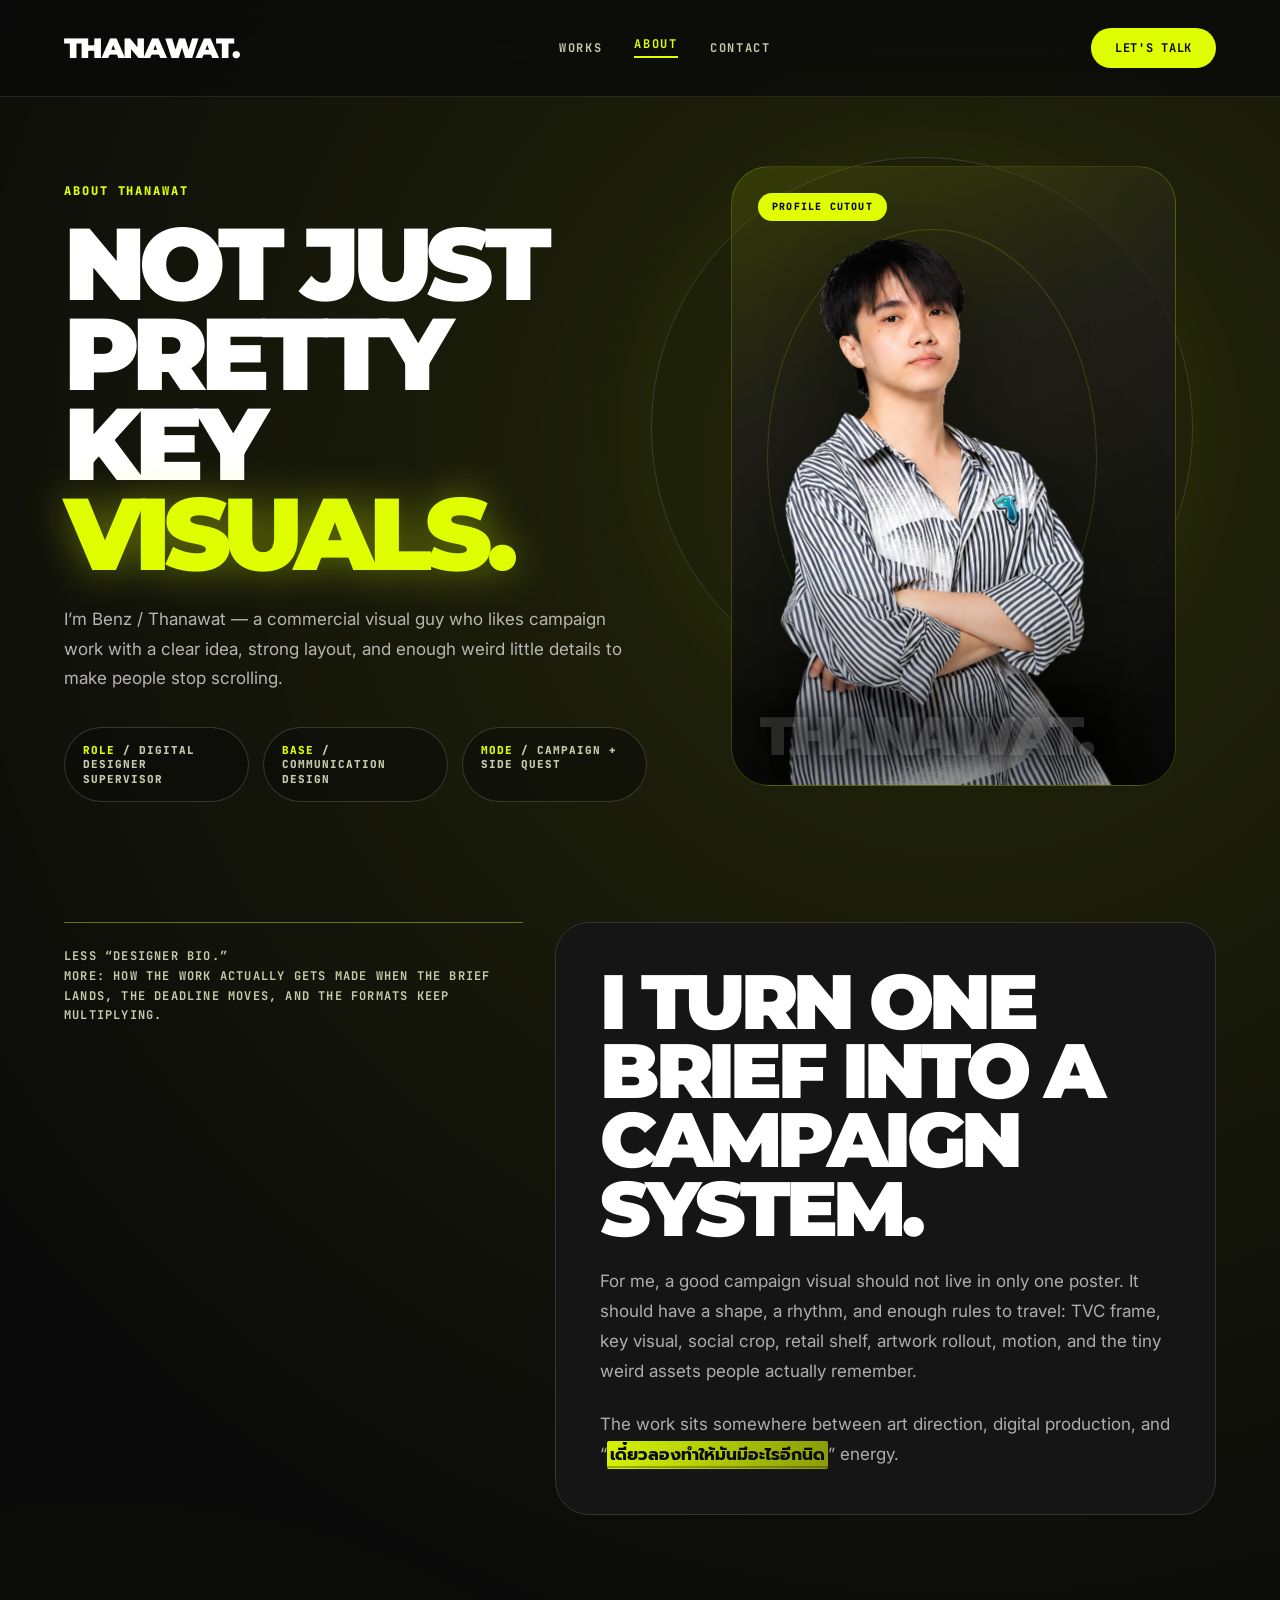
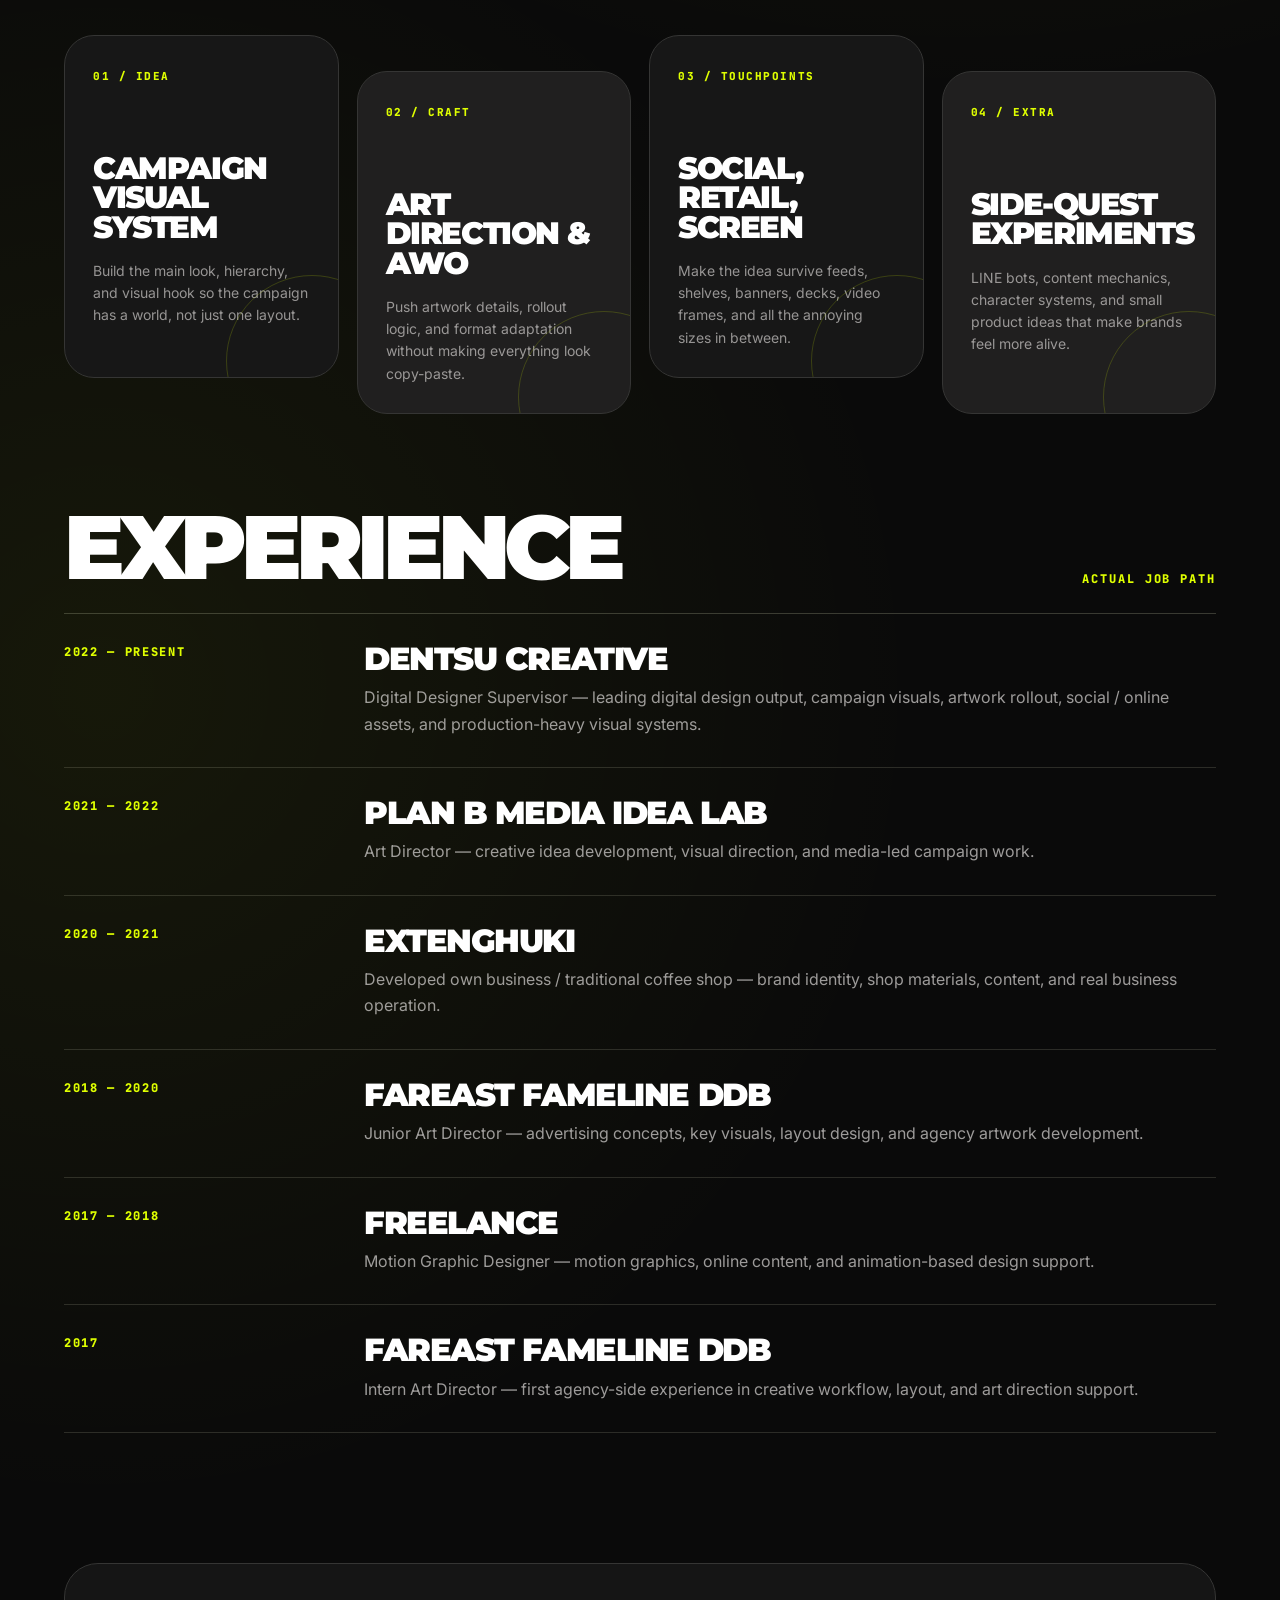
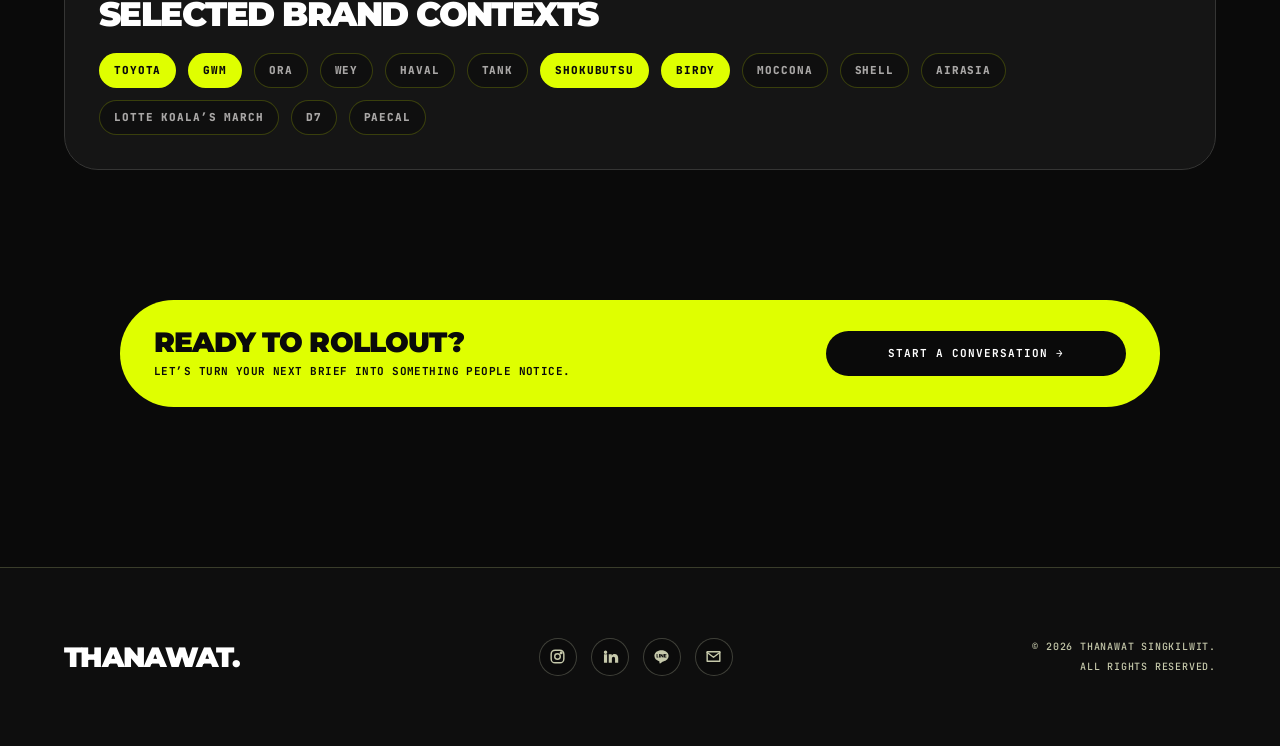
==== commit 95cf1cdc: "Apply global motion system" ====
--- a/about.html
+++ b/about.html
@@ -17,6 +17,7 @@
     @media(max-width:767px){:root{--mx:24px}.nav{padding:22px var(--mx);min-height:86px}.navlinks,.talk{display:none}.menu{display:block;font-size:26px}.logo{font-size:23px}main{padding:118px var(--mx) 82px}.hero-about{display:block;margin-bottom:82px}.hero-about:before{right:auto;left:-54%;top:5%;width:430px;height:430px}.hero-about h1{font-size:clamp(44px,12vw,56px)}.hero-copy{font-size:15px}.profile-card{min-height:520px;margin-top:30px;border-radius:30px}.profile-card img{width:88%;max-width:430px;top:68px;bottom:auto}.profile-card:after{font-size:38px}.quick-info{grid-template-columns:1fr;gap:10px}.about-block{display:block;margin-bottom:82px}.story-card{margin-top:24px;padding:30px 26px;border-radius:28px}.story-card h2{font-size:clamp(37px,10.5vw,50px)}.story-card p{font-size:15px}.systems{grid-template-columns:1fr;margin-bottom:92px}.system,.system:nth-child(2),.system:nth-child(4){transform:none;min-height:auto;padding:26px}.system:hover,.system:nth-child(2):hover,.system:nth-child(4):hover{transform:none}.system h3{margin-top:48px}.experience-head{display:block}.experience-head .kicker{margin-top:14px}.timeline{margin-top:24px}.row{grid-template-columns:1fr;gap:16px}.row:hover{padding-left:0}.row h3{font-size:27px}.brand-cloud{padding:26px;border-radius:28px}.cta{width:100%;border-radius:30px;display:block;text-align:left;margin-bottom:88px;padding:34px 28px}.cta h2{font-size:30px}.contact-trigger{min-width:0;display:inline-flex;margin-top:22px;max-width:100%;padding:17px 24px;white-space:normal;text-align:center}.contact-options{left:28px;right:auto;top:calc(100% - 18px);width:calc(100% - 56px);padding:10px;border-radius:24px}.footer{display:block;text-align:center;padding:54px var(--mx)}.footer .logo{margin-bottom:30px}.copy{text-align:center;margin:32px auto 0;max-width:320px;line-height:1.8}.social{gap:24px}}
     @media(prefers-reduced-motion:reduce){*,*:before,*:after{animation:none!important;transition:none!important;scroll-behavior:auto!important}.reveal{opacity:1;transform:none}}
   </style>
+  <link rel="stylesheet" href="assets/site-motion.css">
 </head>
 <body>
   <nav class="nav"><a class="logo" href="index.html">THANAWAT.</a><div class="navlinks"><a href="works.html">Works</a><a class="active" href="about.html">About</a><a href="#contact">Contact</a></div><a class="talk" href="mailto:Thanawat.skw@gmail.com">Let's Talk</a><button class="menu" aria-label="Open menu" aria-expanded="false">☰</button></nav>
@@ -35,5 +36,6 @@
     const trigger=document.querySelector('.contact-trigger');const options=document.querySelector('.contact-options');function setContact(open){options.classList.toggle('open',open);options.setAttribute('aria-hidden',String(!open));trigger.setAttribute('aria-expanded',String(open));}trigger.addEventListener('click',(event)=>{event.stopPropagation();setContact(!options.classList.contains('open'));});document.addEventListener('click',(event)=>{if(!event.target.closest('.cta'))setContact(false);});
     const revealItems=[...document.querySelectorAll('.reveal')];const revealObserver=new IntersectionObserver((entries)=>{entries.forEach(entry=>{if(entry.isIntersecting){entry.target.classList.add('is-visible');revealObserver.unobserve(entry.target);}})},{threshold:.18,rootMargin:'0px 0px -8% 0px'});revealItems.forEach(item=>revealObserver.observe(item));
   </script>
+  <script src="assets/site-motion.js"></script>
 </body>
 </html>
--- a/assets/site-motion.css
+++ b/assets/site-motion.css
@@ -0,0 +1 @@
+html.motion-ready{scroll-behavior:auto}.motion-reveal{opacity:0;transform:translate3d(0,24px,0);filter:blur(8px);transition:opacity .78s cubic-bezier(.16,1,.3,1),transform .78s cubic-bezier(.16,1,.3,1),filter .78s cubic-bezier(.16,1,.3,1);transition-delay:var(--motion-delay,0ms)}.motion-reveal.is-visible{opacity:1;transform:translate3d(0,0,0);filter:blur(0)}.magnetic{will-change:transform}.motion-ready a,.motion-ready button,.motion-ready .card,.motion-ready .work-item,.motion-ready .feature-card,.motion-ready .strip-card,.motion-ready .social-icon,.motion-ready .filter-btn,.motion-ready .chip{transition-timing-function:cubic-bezier(.16,1,.3,1)!important}.motion-cursor-glow{position:fixed;left:0;top:0;width:280px;height:280px;border-radius:50%;pointer-events:none;z-index:9999;background:radial-gradient(circle,rgba(223,255,0,.11),rgba(223,255,0,0) 62%);transform:translate3d(-50%,-50%,0);opacity:0;transition:opacity .35s ease;mix-blend-mode:screen}.motion-ready:hover .motion-cursor-glow{opacity:1}.pressing{transform:scale(.985)!important}.motion-ready .nav{transition:background .35s ease,border-color .35s ease,transform .35s cubic-bezier(.16,1,.3,1)}.motion-ready .nav.is-scrolled{background:rgba(10,10,10,.9);border-bottom-color:rgba(223,255,0,.22)}.motion-ready .hover-lift{transition:transform .45s cubic-bezier(.16,1,.3,1),border-color .35s ease,box-shadow .45s cubic-bezier(.16,1,.3,1)}.motion-ready .hover-lift:hover{transform:translate3d(0,-4px,0);box-shadow:0 26px 80px rgba(0,0,0,.34)}@media (prefers-reduced-motion:reduce){.motion-reveal{opacity:1!important;filter:none!important;transform:none!important;transition:none!important}.motion-cursor-glow{display:none!important}.magnetic{transform:none!important}}
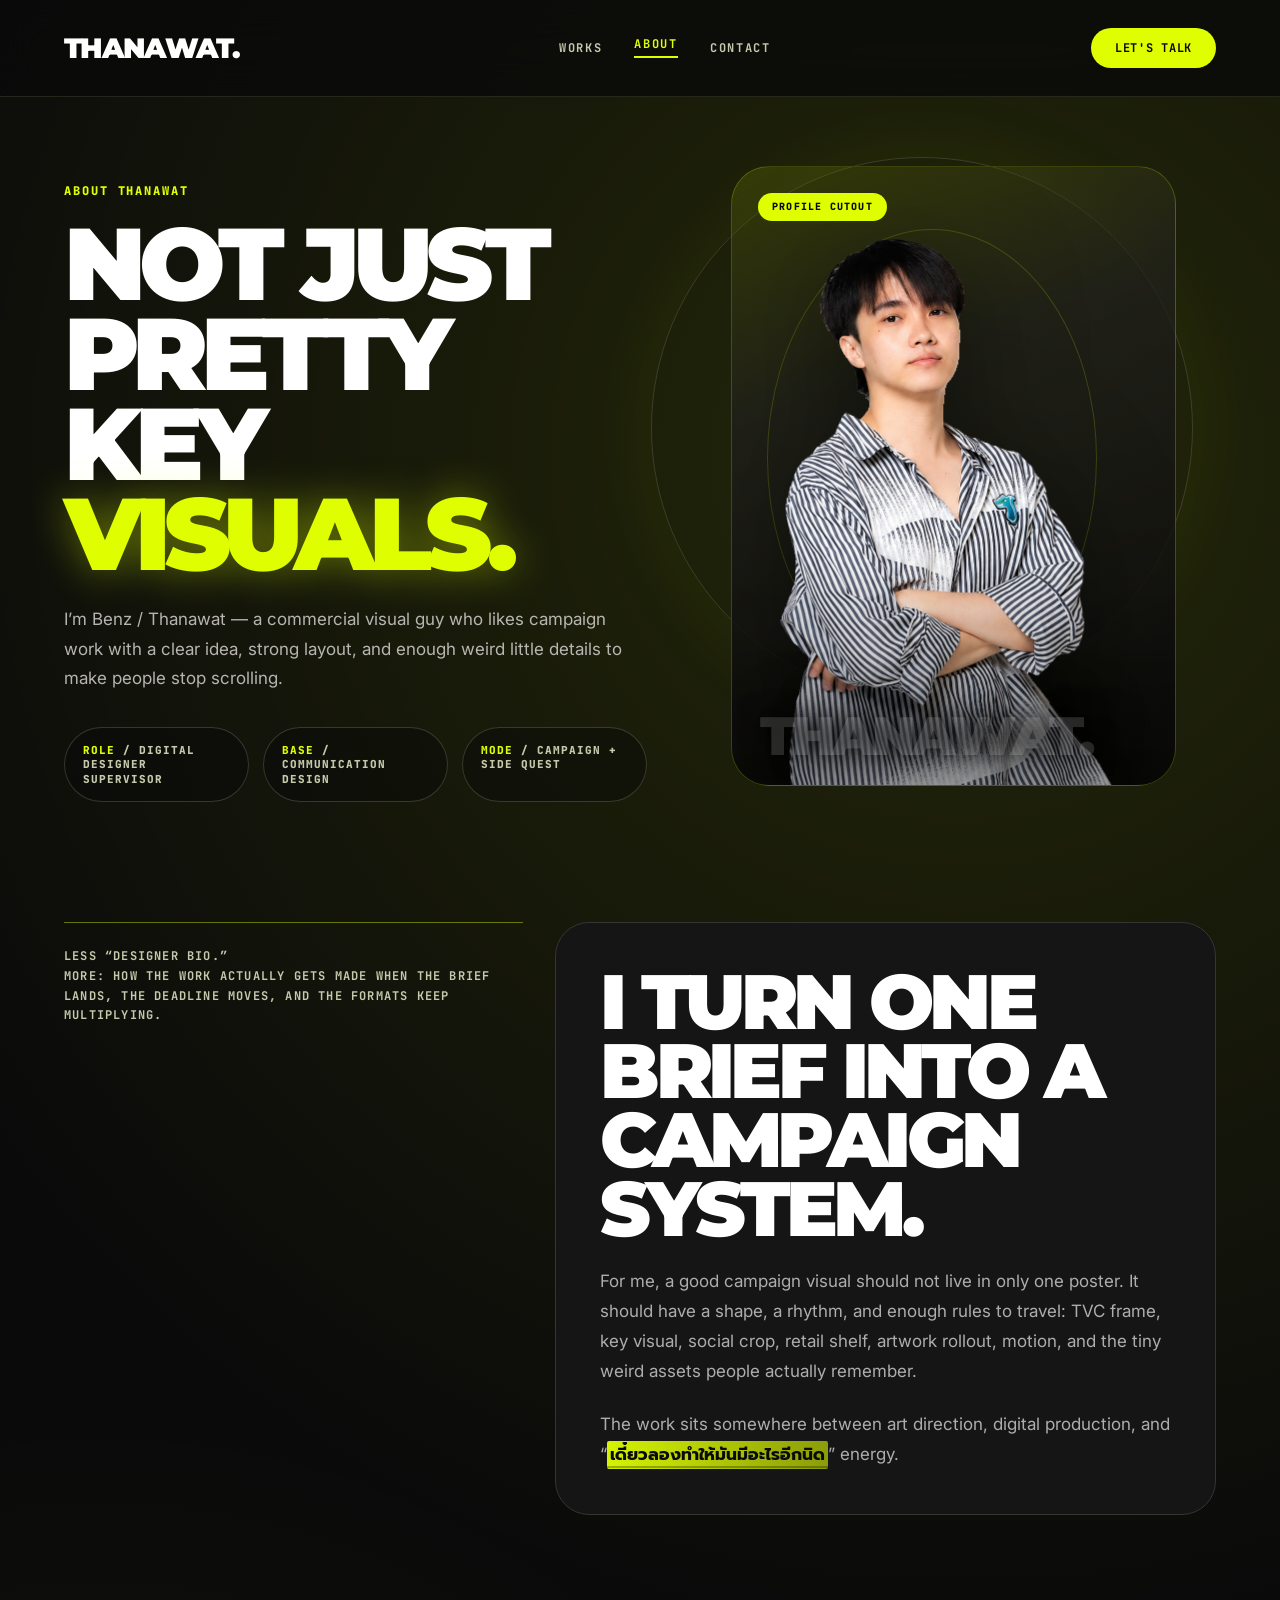
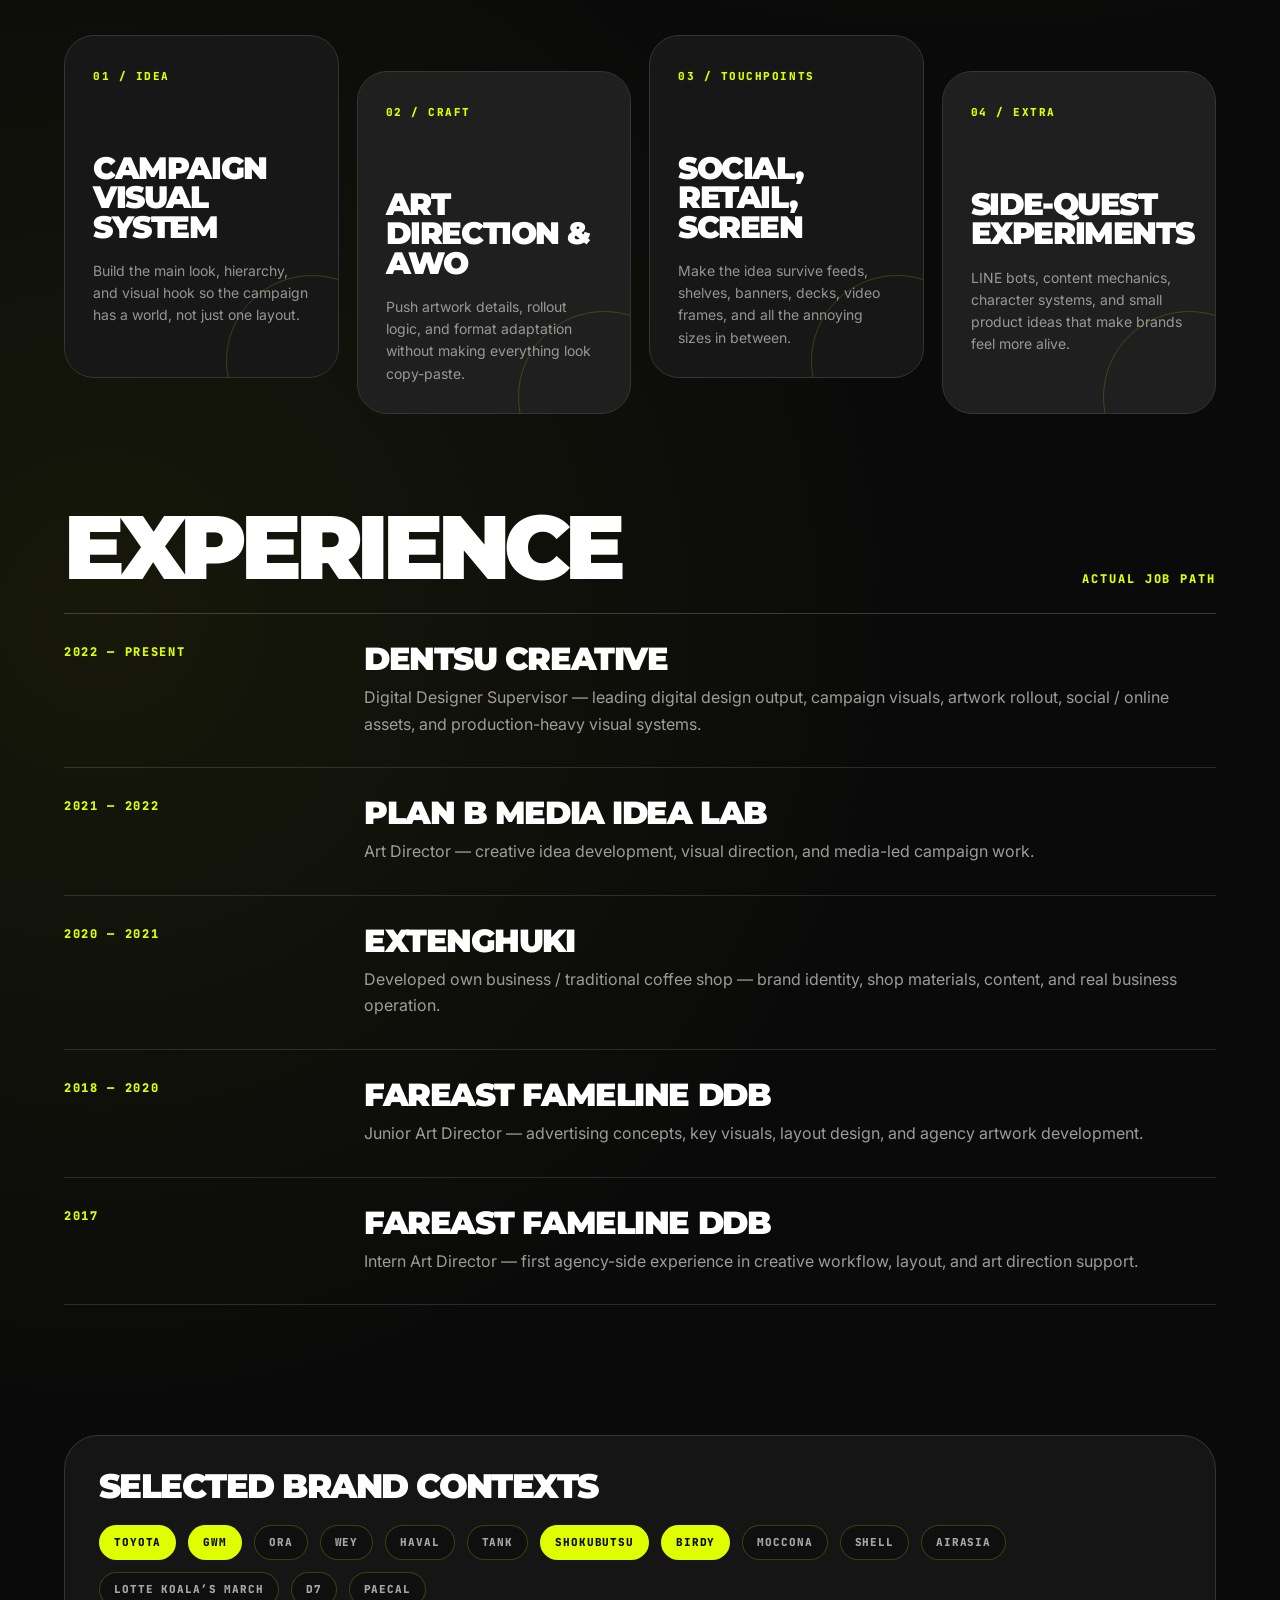
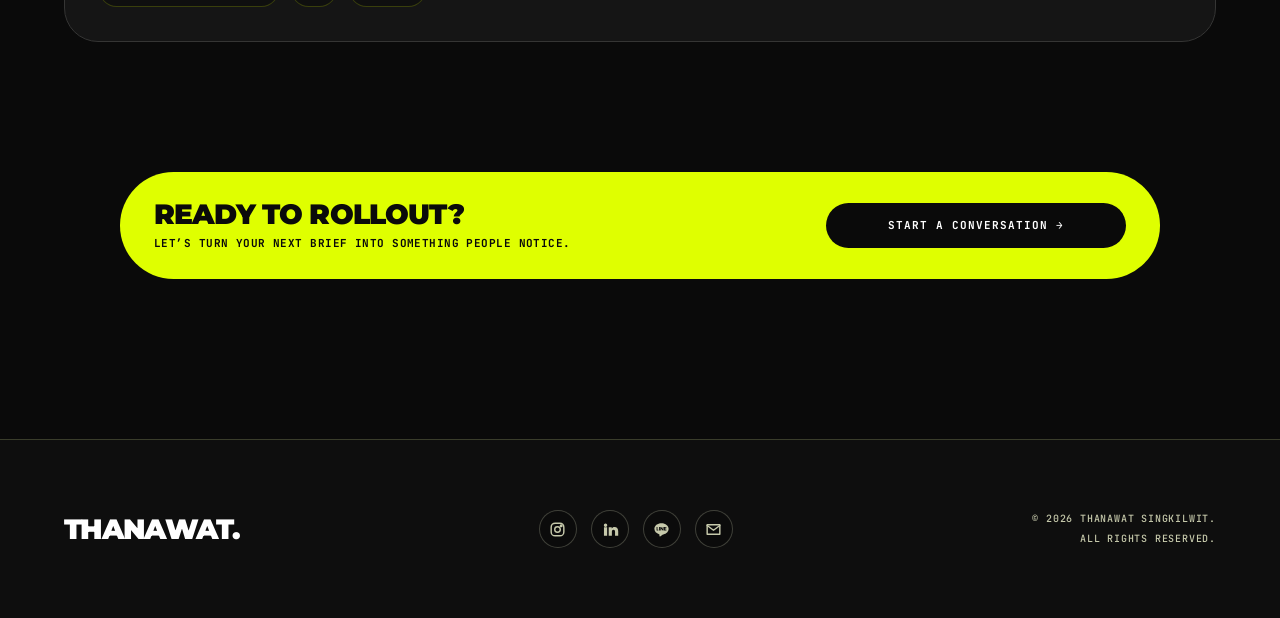
==== commit 93e69c6f: "Add selected works depth motion and Shokubutsu links" ====
--- a/about.html
+++ b/about.html
@@ -26,7 +26,7 @@
     <section class="hero-about"><div><div class="kicker">About Thanawat</div><h1>Not just<br>pretty key<br><span>visuals.</span></h1><p class="hero-copy">I’m Benz / Thanawat — a commercial visual guy who likes campaign work with a clear idea, strong layout, and enough weird little details to make people stop scrolling.</p><div class="quick-info"><div class="pill"><span>Role</span> / Digital Designer Supervisor</div><div class="pill"><span>Base</span> / Communication Design</div><div class="pill"><span>Mode</span> / Campaign + Side Quest</div></div></div><figure class="profile-card"><div class="profile-note">Profile Cutout</div><img src="assets/Profile-Thanawat.png?v=2" alt="Thanawat profile portrait"><div class="portrait-fade"></div></figure></section>
     <section class="about-block reveal"><div class="side-label">Less “designer bio.”<br>More: how the work actually gets made when the brief lands, the deadline moves, and the formats keep multiplying.</div><div class="story-card"><h2>I turn one brief into a campaign system.</h2><p>For me, a good campaign visual should not live in only one poster. It should have a shape, a rhythm, and enough rules to travel: TVC frame, key visual, social crop, retail shelf, artwork rollout, motion, and the tiny weird assets people actually remember.</p><p>The work sits somewhere between art direction, digital production, and “<span class="thai-mark" lang="th">เดี๋ยวลองทำให้มันมีอะไรอีกนิด</span>” energy.</p></div></section>
     <section class="systems reveal"><div class="system"><b>01 / Idea</b><h3>Campaign Visual System</h3><p>Build the main look, hierarchy, and visual hook so the campaign has a world, not just one layout.</p></div><div class="system"><b>02 / Craft</b><h3>Art Direction & AWO</h3><p>Push artwork details, rollout logic, and format adaptation without making everything look copy-paste.</p></div><div class="system"><b>03 / Touchpoints</b><h3>Social, Retail, Screen</h3><p>Make the idea survive feeds, shelves, banners, decks, video frames, and all the annoying sizes in between.</p></div><div class="system"><b>04 / Extra</b><h3>Side-Quest Experiments</h3><p>LINE bots, content mechanics, character systems, and small product ideas that make brands feel more alive.</p></div></section>
-    <section class="experience reveal"><div class="experience-head"><h2>Experience</h2><div class="kicker">Actual job path</div></div><div class="timeline"><div class="row"><b>2022 — Present</b><div><h3>Dentsu Creative</h3><p>Digital Designer Supervisor — leading digital design output, campaign visuals, artwork rollout, social / online assets, and production-heavy visual systems.</p></div></div><div class="row"><b>2021 — 2022</b><div><h3>Plan B Media Idea Lab</h3><p>Art Director — creative idea development, visual direction, and media-led campaign work.</p></div></div><div class="row"><b>2020 — 2021</b><div><h3>Extenghuki</h3><p>Developed own business / traditional coffee shop — brand identity, shop materials, content, and real business operation.</p></div></div><div class="row"><b>2018 — 2020</b><div><h3>FarEast FameLine DDB</h3><p>Junior Art Director — advertising concepts, key visuals, layout design, and agency artwork development.</p></div></div><div class="row"><b>2017 — 2018</b><div><h3>Freelance</h3><p>Motion Graphic Designer — motion graphics, online content, and animation-based design support.</p></div></div><div class="row"><b>2017</b><div><h3>FarEast FameLine DDB</h3><p>Intern Art Director — first agency-side experience in creative workflow, layout, and art direction support.</p></div></div></div></section>
+    <section class="experience reveal"><div class="experience-head"><h2>Experience</h2><div class="kicker">Actual job path</div></div><div class="timeline"><div class="row"><b>2022 — Present</b><div><h3>Dentsu Creative</h3><p>Digital Designer Supervisor — leading digital design output, campaign visuals, artwork rollout, social / online assets, and production-heavy visual systems.</p></div></div><div class="row"><b>2021 — 2022</b><div><h3>Plan B Media Idea Lab</h3><p>Art Director — creative idea development, visual direction, and media-led campaign work.</p></div></div><div class="row"><b>2020 — 2021</b><div><h3>Extenghuki</h3><p>Developed own business / traditional coffee shop — brand identity, shop materials, content, and real business operation.</p></div></div><div class="row"><b>2018 — 2020</b><div><h3>FarEast FameLine DDB</h3><p>Junior Art Director — advertising concepts, key visuals, layout design, and agency artwork development.</p></div></div><div class="row"><b>2017</b><div><h3>FarEast FameLine DDB</h3><p>Intern Art Director — first agency-side experience in creative workflow, layout, and art direction support.</p></div></div></div></section>
     <section class="brand-cloud reveal"><h2>Selected brand contexts</h2><div class="chips"><span class="chip hot">Toyota</span><span class="chip hot">GWM</span><span class="chip">ORA</span><span class="chip">WEY</span><span class="chip">HAVAL</span><span class="chip">Tank</span><span class="chip hot">Shokubutsu</span><span class="chip hot">Birdy</span><span class="chip">Moccona</span><span class="chip">Shell</span><span class="chip">AirAsia</span><span class="chip">Lotte Koala’s March</span><span class="chip">D7</span><span class="chip">PaeCal</span></div></section>
     <section id="contact" class="cta reveal"><div><h2>Ready to rollout?</h2><p>Let’s turn your next brief into something people notice.</p></div><button class="contact-trigger" type="button" aria-expanded="false">Start a conversation →</button><div class="contact-options" aria-hidden="true"><a href="https://line.me/ti/p/RiZBlYuw4H" target="_blank" rel="noopener noreferrer">Line <span>↗</span></a><a href="mailto:Thanawat.skw@gmail.com">Mail <span>→</span></a><a href="https://www.instagram.com/benz_thw?igsh=eDRzM20ydGN3bnBp&utm_source=qr" target="_blank" rel="noopener noreferrer">Instagram <span>↗</span></a><a href="https://www.linkedin.com/in/thanawat-singkilwit-54888a148" target="_blank" rel="noopener noreferrer">LinkedIn <span>↗</span></a></div></section>
   </main>
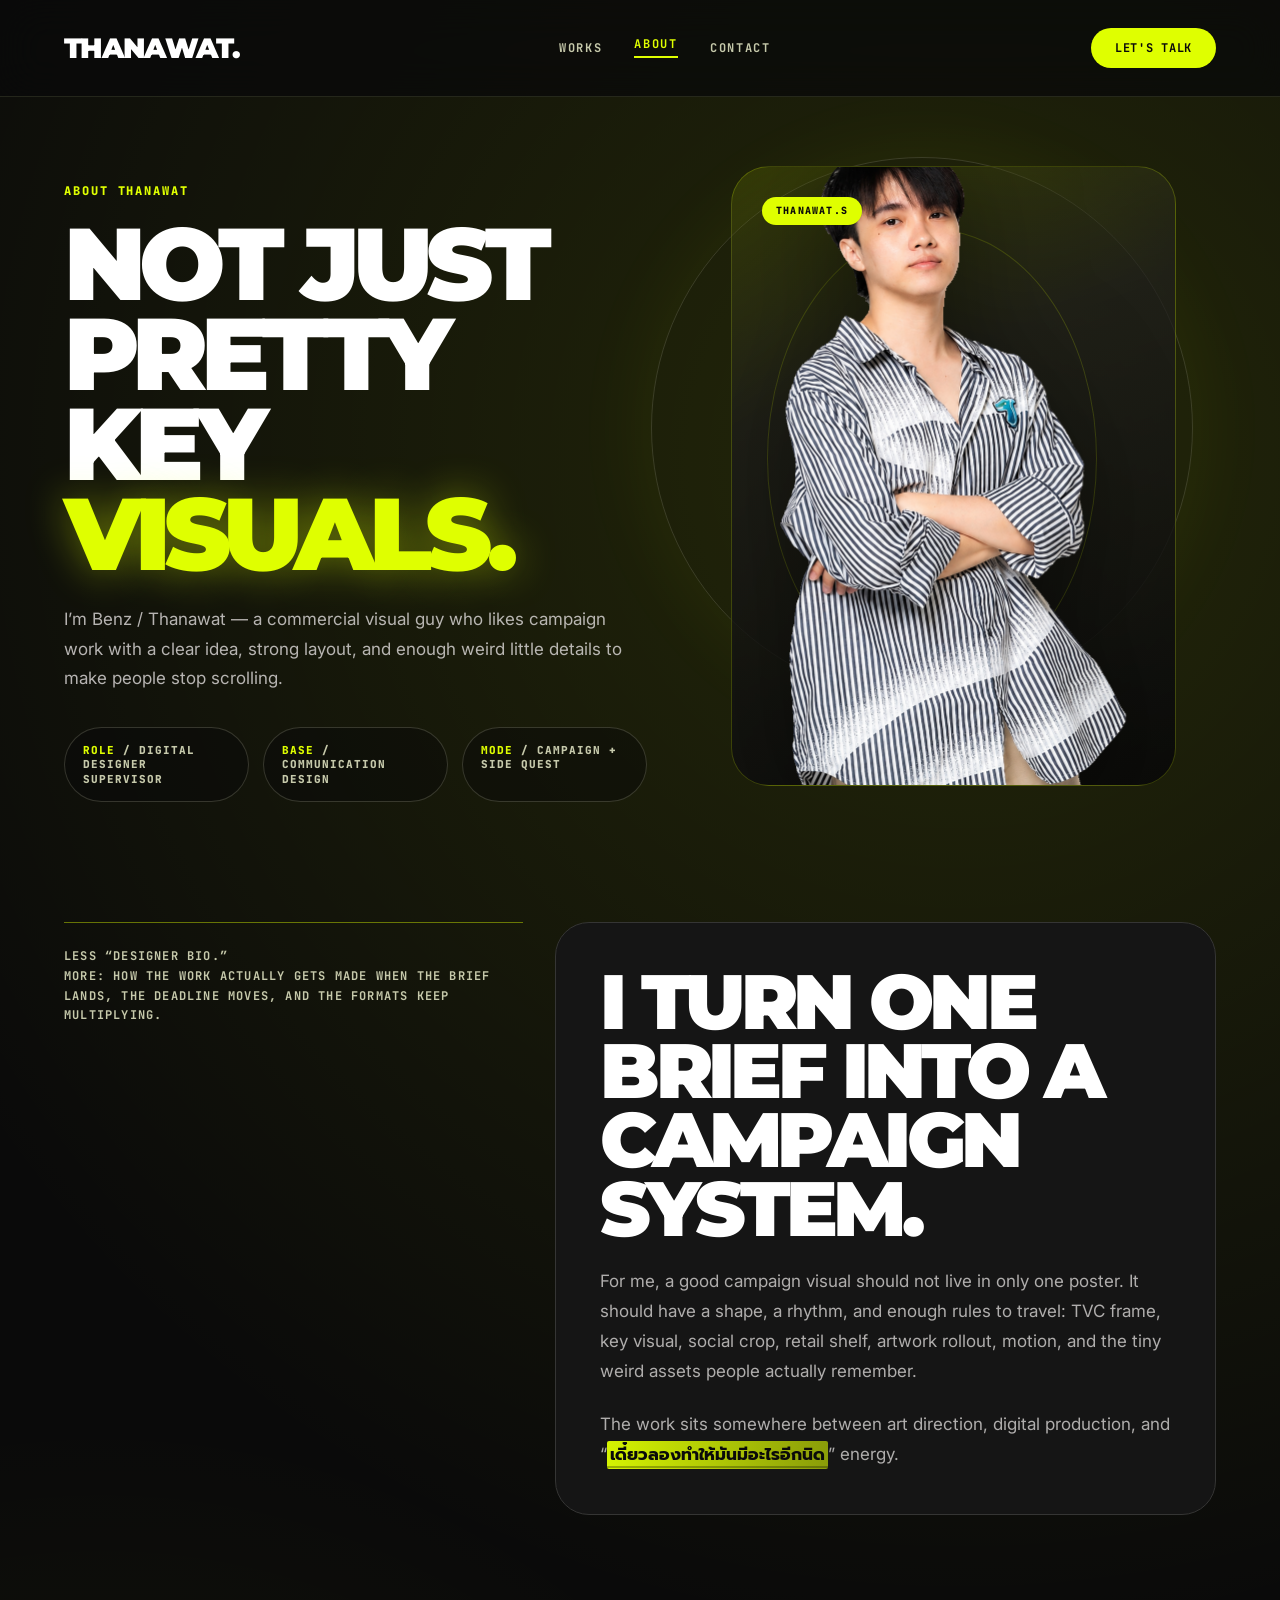
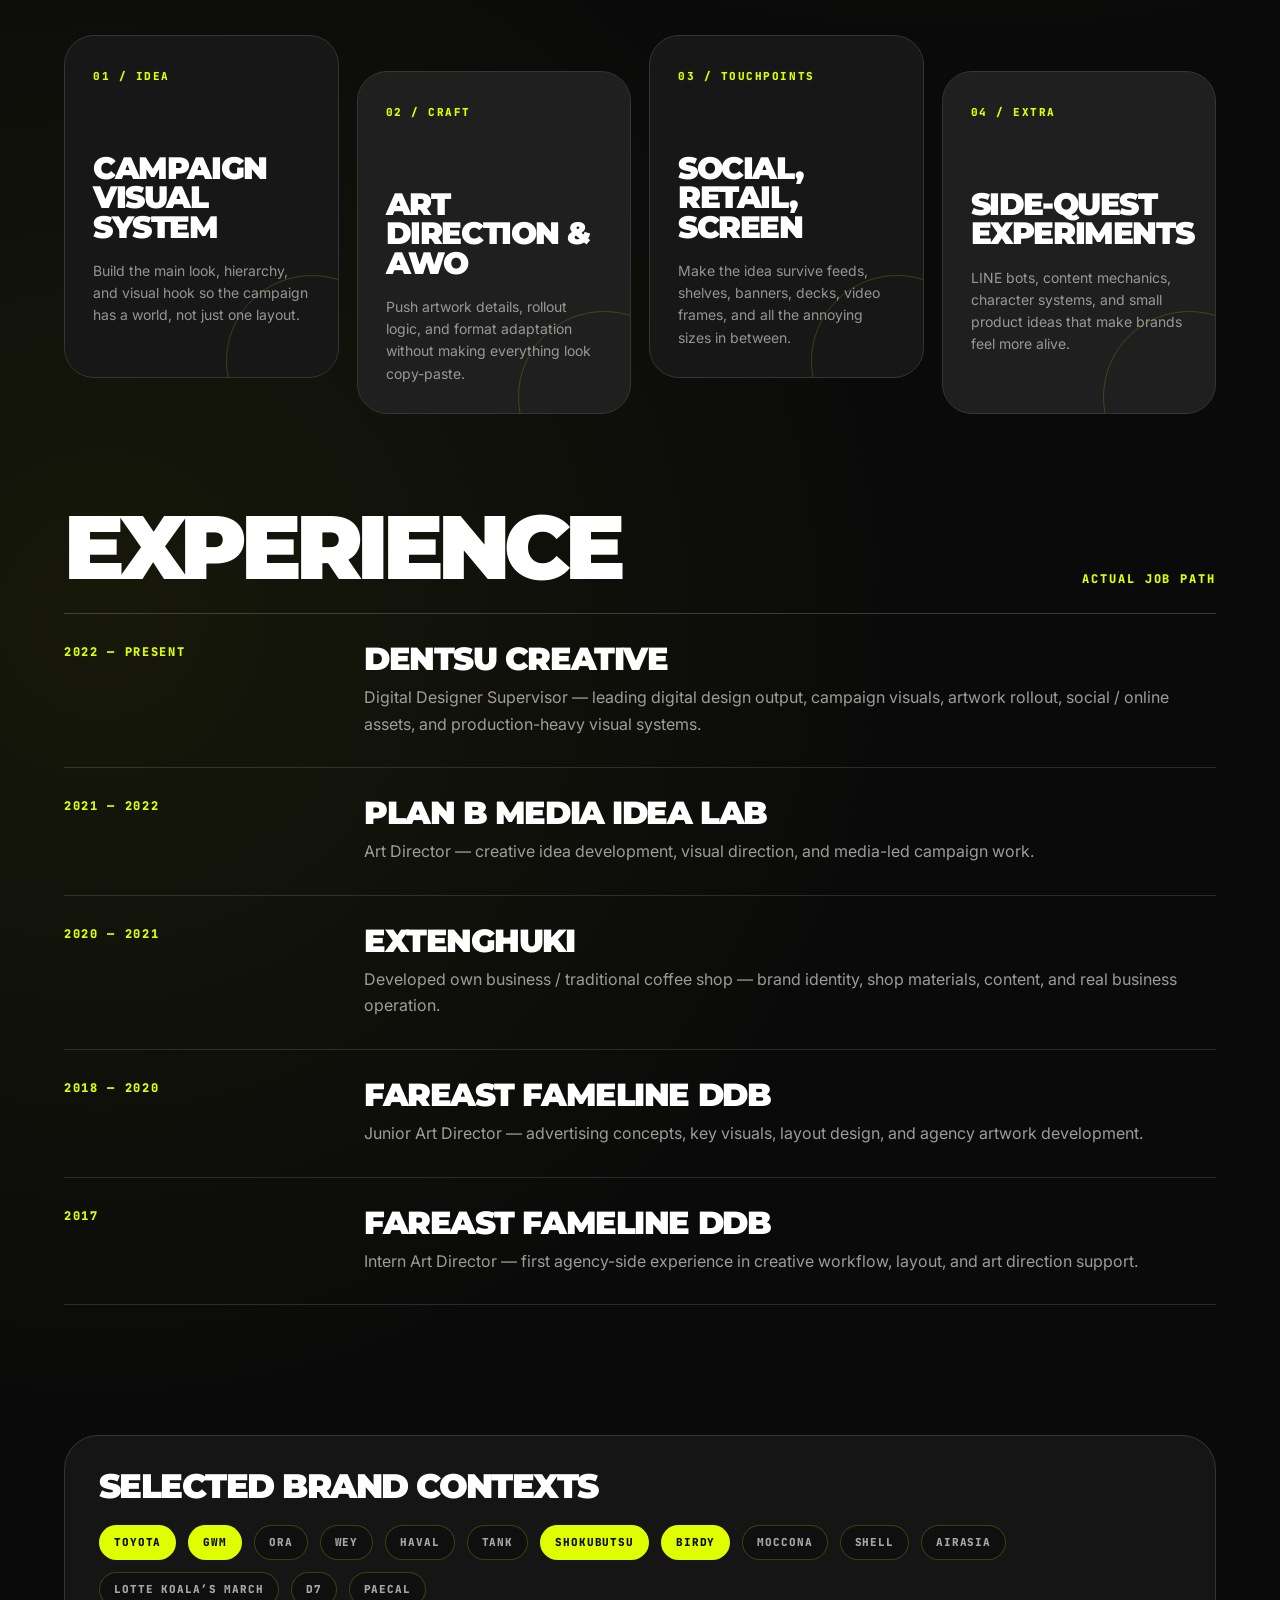
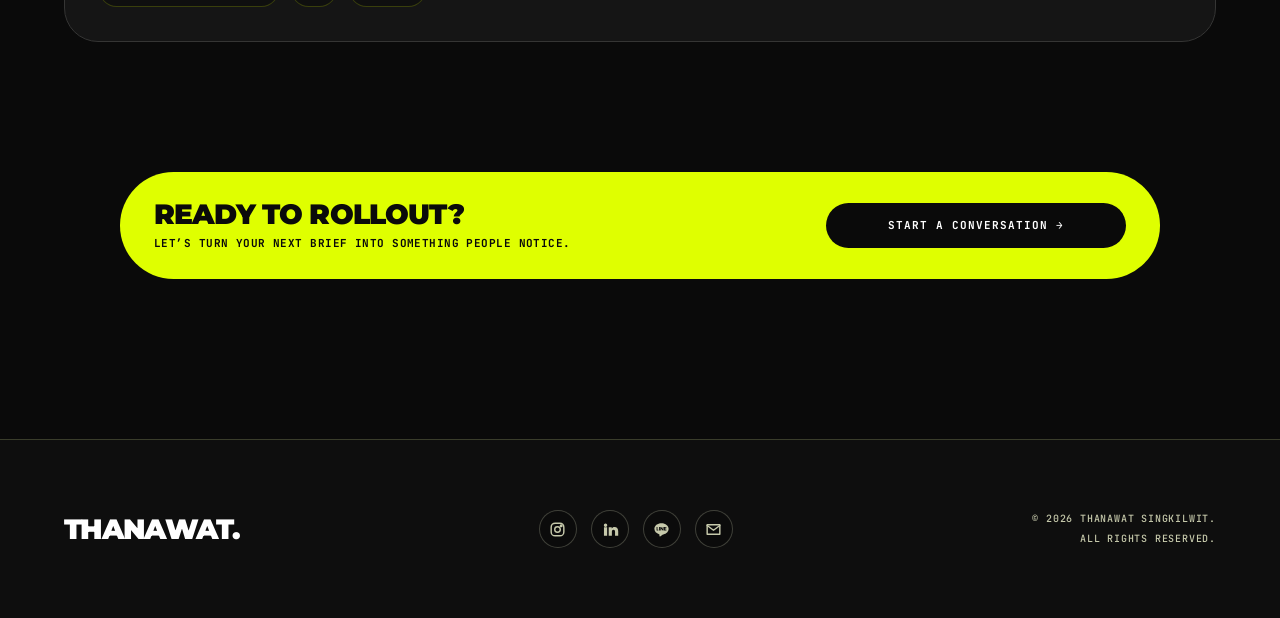
==== commit 3630f48a: "Clean About profile markup and load final polish CSS" ====
--- a/about.html
+++ b/about.html
@@ -7,23 +7,15 @@
   <link rel="preconnect" href="https://fonts.googleapis.com">
   <link rel="preconnect" href="https://fonts.gstatic.com" crossorigin>
   <link href="https://fonts.googleapis.com/css2?family=Montserrat:wght@700;800;900&family=Inter:wght@400;500;700&family=JetBrains+Mono:wght@500;700&family=Prompt:wght@400;500;700;800&display=swap" rel="stylesheet">
-  <style>
-    :root{--bg:#0a0a0a;--surface:#141414;--surface2:#201f1f;--line:#353534;--text:#fff;--muted:#c6c9ab;--acid:#dfff00;--mx:64px;--mono:'JetBrains Mono',monospace;--head:'Montserrat',sans-serif;--body:'Inter',sans-serif;--thai:'Prompt',sans-serif}
-    *{box-sizing:border-box}html{scroll-behavior:smooth;overflow-x:hidden}body{width:100%;margin:0;background:radial-gradient(circle at 75% 12%,rgba(223,255,0,.12),transparent 34%),radial-gradient(circle at 8% 58%,rgba(223,255,0,.06),transparent 32%),var(--bg);color:var(--text);font-family:var(--body);overflow-x:hidden}a{color:inherit;text-decoration:none}button{font:inherit}img{display:block;width:100%;height:100%;object-fit:cover;-webkit-user-drag:none;user-select:none;pointer-events:none}
-    .nav{position:fixed;top:0;left:0;width:100%;z-index:50;display:flex;align-items:center;justify-content:space-between;padding:28px var(--mx);background:rgba(10,10,10,.78);backdrop-filter:blur(20px);border-bottom:1px solid rgba(69,73,50,.45)}.logo{font:900 28px/1 var(--head);letter-spacing:-.06em}.navlinks{display:flex;gap:32px;align-items:center}.navlinks a{font:700 12px/1 var(--mono);letter-spacing:.14em;color:var(--muted);text-transform:uppercase}.navlinks a.active{color:var(--acid);border-bottom:2px solid var(--acid);padding-bottom:6px}.talk{background:var(--acid);color:#0a0a0a;border-radius:999px;padding:14px 24px;font:700 12px/1 var(--mono);letter-spacing:.06em;text-transform:uppercase}.menu{display:none;color:var(--text);font-size:24px;background:none;border:0;cursor:pointer;padding:0}.mobile-panel{position:fixed;inset:86px 18px auto;z-index:49;background:rgba(16,16,15,.95);border:1px solid rgba(223,255,0,.25);border-radius:24px;padding:18px;box-shadow:0 30px 80px rgba(0,0,0,.55);display:none}.mobile-panel.open{display:block}.mobile-panel a{display:block;padding:18px;border-bottom:1px solid rgba(198,201,171,.18);font:800 15px/1 var(--mono);letter-spacing:.12em;text-transform:uppercase;color:var(--text)}.mobile-panel a:last-child{border-bottom:0;color:#0a0a0a;background:var(--acid);border-radius:999px;text-align:center;margin-top:12px}
-    main{padding:150px var(--mx) 120px}.kicker{font:800 12px/1 var(--mono);letter-spacing:.16em;color:var(--acid);text-transform:uppercase}.hero-about{position:relative;max-width:1400px;margin:0 auto 120px;display:grid;grid-template-columns:1fr .9fr;gap:44px;align-items:end}.hero-about:before{content:"";position:absolute;right:2%;top:1%;width:540px;height:540px;border:1px solid rgba(198,201,171,.18);border-radius:50%;box-shadow:0 0 90px rgba(223,255,0,.06);z-index:-1;animation:softMove 12s ease-in-out infinite alternate}.hero-about h1{margin:22px 0 0;font:900 clamp(60px,8vw,116px)/.88 var(--head);letter-spacing:-.07em;text-transform:uppercase;animation:heroIn .75s cubic-bezier(.18,.9,.22,1) both}.hero-about h1 span{color:var(--acid);text-shadow:0 0 42px rgba(223,255,0,.42);animation:glow 2.8s ease-in-out infinite alternate}.hero-copy{max-width:690px;margin-top:26px;color:rgba(229,226,225,.78);font-size:17px;line-height:1.72;animation:rise .7s ease .12s both}.profile-card{position:relative;min-height:620px;border:1px solid rgba(223,255,0,.22);background:linear-gradient(160deg,rgba(223,255,0,.12),rgba(32,31,31,.68) 34%,rgba(10,10,10,.92));border-radius:38px;overflow:hidden;animation:cardIn .8s cubic-bezier(.18,.9,.22,1) .1s both}.profile-card:before{content:"";position:absolute;left:8%;top:10%;width:74%;height:74%;border-radius:50%;border:1px solid rgba(223,255,0,.18);animation:spin 28s linear infinite;z-index:0}.profile-card .portrait-fade{position:absolute;left:0;right:0;bottom:0;height:38%;z-index:5;pointer-events:none;background:linear-gradient(to top,rgba(0,0,0,.34) 0%,rgba(0,0,0,.22) 42%,rgba(0,0,0,0) 100%);mix-blend-mode:multiply}.profile-card:after{content:"THANAWAT.";position:absolute;left:28px;bottom:24px;color:rgba(255,255,255,.15);font:900 54px/.9 var(--head);letter-spacing:-.06em;z-index:6;text-shadow:0 0 24px rgba(0,0,0,.9),0 0 60px rgba(0,0,0,.95)}.profile-card img{position:absolute;left:50%;top:72px;bottom:auto;transform:translateX(-50%);width:min(78%,430px);height:auto;object-fit:contain;filter:drop-shadow(0 28px 54px rgba(0,0,0,.5));animation:floatPortrait 5.5s ease-in-out .8s infinite;z-index:2}.profile-note{position:absolute;top:26px;left:26px;z-index:7;background:var(--acid);color:#0a0a0a;border-radius:999px;padding:9px 14px;font:800 10px/1 var(--mono);letter-spacing:.12em;text-transform:uppercase}.quick-info{display:grid;grid-template-columns:repeat(3,1fr);gap:14px;margin-top:34px}.pill{border:1px solid rgba(198,201,171,.22);border-radius:999px;padding:15px 18px;background:rgba(10,10,10,.48);font:800 11px/1.3 var(--mono);letter-spacing:.09em;color:var(--muted);text-transform:uppercase;animation:rise .6s ease both}.pill:nth-child(1){animation-delay:.18s}.pill:nth-child(2){animation-delay:.26s}.pill:nth-child(3){animation-delay:.34s}.pill span{color:var(--acid)}
-    .about-block{max-width:1400px;margin:0 auto 120px;display:grid;grid-template-columns:.82fr 1.18fr;gap:32px}.side-label{border-top:1px solid rgba(223,255,0,.42);padding-top:24px;color:var(--muted);font:700 12px/1.65 var(--mono);letter-spacing:.1em;text-transform:uppercase}.story-card{border:1px solid var(--line);border-radius:34px;background:#151515;padding:44px}.story-card h2{font:900 clamp(42px,6vw,80px)/.9 var(--head);letter-spacing:-.06em;text-transform:uppercase;margin:0}.story-card p{max-width:880px;margin:24px 0 0;color:rgba(229,226,225,.74);font-size:17px;line-height:1.75}.thai-mark{position:relative;display:inline;padding:.02em .18em .08em;font-family:var(--thai);font-weight:700;color:#0a0a0a;background:linear-gradient(90deg,rgba(223,255,0,.95),rgba(223,255,0,.58));box-decoration-break:clone;-webkit-box-decoration-break:clone;border-radius:.12em;animation:markSwipe 2.8s ease-in-out infinite alternate}.thai-mark:after{content:'';position:absolute;left:0;right:0;bottom:.02em;height:2px;background:#0a0a0a;opacity:.28}@keyframes markSwipe{0%{filter:brightness(.9);box-shadow:0 0 0 rgba(223,255,0,0)}100%{filter:brightness(1.06);box-shadow:0 0 28px rgba(223,255,0,.2)}}.systems{max-width:1400px;margin:0 auto 130px;display:grid;grid-template-columns:repeat(4,1fr);gap:18px}.system{position:relative;min-height:300px;border:1px solid var(--line);border-radius:30px;background:#171717;padding:28px;overflow:hidden;transition:.35s ease}.system:nth-child(2),.system:nth-child(4){transform:translateY(36px);background:#201f1f}.system:hover{border-color:rgba(223,255,0,.72);background:#202020;transform:translateY(-8px)}.system:nth-child(2):hover,.system:nth-child(4):hover{transform:translateY(24px)}.system:after{content:"";position:absolute;right:-60px;bottom:-70px;width:170px;height:170px;border-radius:50%;border:1px solid rgba(223,255,0,.18);transition:.35s ease}.system:hover:after{right:-36px;bottom:-46px;border-color:rgba(223,255,0,.48)}.system b{font:800 11px/1 var(--mono);letter-spacing:.14em;color:var(--acid);text-transform:uppercase}.system h3{margin:70px 0 0;font:900 31px/.95 var(--head);letter-spacing:-.045em;text-transform:uppercase}.system p{margin:18px 0 0;color:rgba(229,226,225,.62);font-size:14px;line-height:1.58}.experience{max-width:1280px;margin:0 auto 130px}.experience-head{display:flex;align-items:end;justify-content:space-between;gap:28px;margin-bottom:28px}.experience-head h2{margin:0;font:900 clamp(46px,7vw,92px)/.86 var(--head);letter-spacing:-.065em;text-transform:uppercase}.timeline{border-top:1px solid rgba(198,201,171,.25)}.row{display:grid;grid-template-columns:260px 1fr;gap:40px;padding:30px 0;border-bottom:1px solid rgba(198,201,171,.18);transition:.25s ease}.row:hover{background:rgba(223,255,0,.035);padding-left:18px}.row b{font:800 12px/1.45 var(--mono);letter-spacing:.14em;color:var(--acid);text-transform:uppercase}.row h3{font:900 32px/.95 var(--head);letter-spacing:-.045em;text-transform:uppercase;margin:0}.row p{margin:10px 0 0;color:rgba(229,226,225,.67);line-height:1.65;font-size:16px}.brand-cloud{max-width:1200px;margin:0 auto 130px;border:1px solid var(--line);background:#151515;border-radius:34px;padding:34px}.brand-cloud h2{margin:0 0 22px;font:900 34px/.95 var(--head);letter-spacing:-.045em;text-transform:uppercase}.chips{display:flex;flex-wrap:wrap;gap:12px}.chip{border:1px solid rgba(223,255,0,.2);border-radius:999px;padding:11px 14px;color:rgba(229,226,225,.72);font:800 11px/1 var(--mono);letter-spacing:.08em;text-transform:uppercase;background:rgba(10,10,10,.45);transition:.25s ease}.chip:hover{transform:translateY(-3px);border-color:var(--acid);color:#fff}.chip.hot{background:var(--acid);color:#0a0a0a}.cta{position:relative;max-width:1040px;margin:0 auto 40px;background:var(--acid);color:#0a0a0a;border-radius:999px;padding:28px 34px;display:flex;align-items:center;justify-content:space-between;gap:28px;animation:pulse 3.8s ease-in-out infinite}.cta h2{font:900 28px/1 var(--head);letter-spacing:-.03em;text-transform:uppercase;margin:0}.cta p{font:700 11px/1.4 var(--mono);letter-spacing:.04em;text-transform:uppercase;margin:8px 0 0}.contact-trigger{min-width:300px;background:#0a0a0a;color:#fff;border:0;border-radius:999px;padding:17px 28px;font:700 11px/1 var(--mono);letter-spacing:.09em;text-transform:uppercase;white-space:nowrap;cursor:pointer;transition:.25s ease}.contact-trigger:hover{transform:translateX(4px);background:#191919}.contact-options{position:absolute;right:34px;top:83px;display:grid;gap:8px;width:300px;padding:10px;background:rgba(10,10,10,.94);border-radius:26px;box-shadow:0 26px 70px rgba(0,0,0,.35);opacity:0;pointer-events:none;transform:translateY(-6px) scale(.98);transition:.25s ease;z-index:6}.contact-options.open{opacity:1;pointer-events:auto;transform:translateY(0) scale(1)}.contact-options a{display:flex;justify-content:space-between;padding:15px 16px;border-radius:999px;background:#181818;color:#fff;font:800 11px/1 var(--mono);letter-spacing:.1em;text-transform:uppercase}.contact-options a:hover{background:#fff;color:#0a0a0a}.footer{border-top:1px solid rgba(69,73,50,.8);background:#0e0e0e;padding:70px var(--mx);display:flex;align-items:center;justify-content:space-between;gap:32px}.social{display:flex;gap:14px;flex-wrap:wrap;justify-content:center}.social-icon{width:38px;height:38px;border:1px solid rgba(198,201,171,.28);border-radius:999px;display:inline-flex;align-items:center;justify-content:center;color:var(--muted);background:rgba(10,10,10,.36);transition:.25s ease}.social-icon:hover{color:#0a0a0a;background:var(--acid);border-color:var(--acid);transform:translateY(-3px)}.social-icon svg{width:19px;height:19px;display:block;fill:none;stroke:currentColor;stroke-width:1.8;stroke-linecap:round;stroke-linejoin:round}.social-icon:nth-child(2) svg,.social-icon:nth-child(3) svg{fill:currentColor;stroke:none}.copy{font:500 10px/1.4 var(--mono);letter-spacing:.08em;color:var(--muted);text-transform:uppercase;text-align:right}.copy span{display:block;margin-top:6px}
-    .reveal{opacity:0;transform:translateY(26px);transition:opacity .72s ease,transform .72s cubic-bezier(.18,.9,.22,1)}.reveal.is-visible{opacity:1;transform:none}@keyframes heroIn{0%{opacity:0;transform:translateX(-46px);filter:blur(8px)}100%{opacity:1;transform:none;filter:blur(0)}}@keyframes rise{0%{opacity:0;transform:translateY(18px)}100%{opacity:1;transform:none}}@keyframes cardIn{0%{opacity:0;transform:translate(38px,24px) scale(.96)}100%{opacity:1;transform:none}}@keyframes glow{0%{text-shadow:0 0 20px rgba(223,255,0,.24)}100%{text-shadow:0 0 42px rgba(223,255,0,.64),0 0 88px rgba(223,255,0,.24)}}@keyframes floatPortrait{0%,100%{transform:translateX(-50%) translateY(0)}50%{transform:translateX(-50%) translateY(-12px)}}@keyframes softMove{0%{transform:translate(0,0) scale(1)}100%{transform:translate(-18px,16px) scale(1.02)}}@keyframes spin{to{transform:rotate(360deg)}}@keyframes pulse{0%,100%{box-shadow:0 0 0 rgba(223,255,0,0)}50%{box-shadow:0 0 42px rgba(223,255,0,.18)}}
-    @media(max-width:767px){:root{--mx:24px}.nav{padding:22px var(--mx);min-height:86px}.navlinks,.talk{display:none}.menu{display:block;font-size:26px}.logo{font-size:23px}main{padding:118px var(--mx) 82px}.hero-about{display:block;margin-bottom:82px}.hero-about:before{right:auto;left:-54%;top:5%;width:430px;height:430px}.hero-about h1{font-size:clamp(44px,12vw,56px)}.hero-copy{font-size:15px}.profile-card{min-height:520px;margin-top:30px;border-radius:30px}.profile-card img{width:88%;max-width:430px;top:68px;bottom:auto}.profile-card:after{font-size:38px}.quick-info{grid-template-columns:1fr;gap:10px}.about-block{display:block;margin-bottom:82px}.story-card{margin-top:24px;padding:30px 26px;border-radius:28px}.story-card h2{font-size:clamp(37px,10.5vw,50px)}.story-card p{font-size:15px}.systems{grid-template-columns:1fr;margin-bottom:92px}.system,.system:nth-child(2),.system:nth-child(4){transform:none;min-height:auto;padding:26px}.system:hover,.system:nth-child(2):hover,.system:nth-child(4):hover{transform:none}.system h3{margin-top:48px}.experience-head{display:block}.experience-head .kicker{margin-top:14px}.timeline{margin-top:24px}.row{grid-template-columns:1fr;gap:16px}.row:hover{padding-left:0}.row h3{font-size:27px}.brand-cloud{padding:26px;border-radius:28px}.cta{width:100%;border-radius:30px;display:block;text-align:left;margin-bottom:88px;padding:34px 28px}.cta h2{font-size:30px}.contact-trigger{min-width:0;display:inline-flex;margin-top:22px;max-width:100%;padding:17px 24px;white-space:normal;text-align:center}.contact-options{left:28px;right:auto;top:calc(100% - 18px);width:calc(100% - 56px);padding:10px;border-radius:24px}.footer{display:block;text-align:center;padding:54px var(--mx)}.footer .logo{margin-bottom:30px}.copy{text-align:center;margin:32px auto 0;max-width:320px;line-height:1.8}.social{gap:24px}}
-    @media(prefers-reduced-motion:reduce){*,*:before,*:after{animation:none!important;transition:none!important;scroll-behavior:auto!important}.reveal{opacity:1;transform:none}}
-  </style>
+  <link rel="stylesheet" href="assets/css/about.css">
   <link rel="stylesheet" href="assets/site-motion.css">
+  <link rel="stylesheet" href="assets/css/final-polish.css">
 </head>
 <body>
   <nav class="nav"><a class="logo" href="index.html">THANAWAT.</a><div class="navlinks"><a href="works.html">Works</a><a class="active" href="about.html">About</a><a href="#contact">Contact</a></div><a class="talk" href="mailto:Thanawat.skw@gmail.com">Let's Talk</a><button class="menu" aria-label="Open menu" aria-expanded="false">☰</button></nav>
   <div class="mobile-panel" aria-hidden="true"><a href="works.html">Works</a><a href="about.html">About Me</a><a href="#contact">Contact</a><a href="mailto:Thanawat.skw@gmail.com">Let's Talk</a></div>
   <main>
-    <section class="hero-about"><div><div class="kicker">About Thanawat</div><h1>Not just<br>pretty key<br><span>visuals.</span></h1><p class="hero-copy">I’m Benz / Thanawat — a commercial visual guy who likes campaign work with a clear idea, strong layout, and enough weird little details to make people stop scrolling.</p><div class="quick-info"><div class="pill"><span>Role</span> / Digital Designer Supervisor</div><div class="pill"><span>Base</span> / Communication Design</div><div class="pill"><span>Mode</span> / Campaign + Side Quest</div></div></div><figure class="profile-card"><div class="profile-note">Profile Cutout</div><img src="assets/Profile-Thanawat.png?v=2" alt="Thanawat profile portrait"><div class="portrait-fade"></div></figure></section>
+    <section class="hero-about"><div><div class="kicker">About Thanawat</div><h1>Not just<br>pretty key<br><span>visuals.</span></h1><p class="hero-copy">I’m Benz / Thanawat — a commercial visual guy who likes campaign work with a clear idea, strong layout, and enough weird little details to make people stop scrolling.</p><div class="quick-info"><div class="pill"><span>Role</span> / Digital Designer Supervisor</div><div class="pill"><span>Base</span> / Communication Design</div><div class="pill"><span>Mode</span> / Campaign + Side Quest</div></div></div><figure class="profile-card"><div class="profile-note">THANAWAT.S</div><img src="assets/Profile-Thanawat.png?v=2" alt="Thanawat profile portrait"></figure></section>
     <section class="about-block reveal"><div class="side-label">Less “designer bio.”<br>More: how the work actually gets made when the brief lands, the deadline moves, and the formats keep multiplying.</div><div class="story-card"><h2>I turn one brief into a campaign system.</h2><p>For me, a good campaign visual should not live in only one poster. It should have a shape, a rhythm, and enough rules to travel: TVC frame, key visual, social crop, retail shelf, artwork rollout, motion, and the tiny weird assets people actually remember.</p><p>The work sits somewhere between art direction, digital production, and “<span class="thai-mark" lang="th">เดี๋ยวลองทำให้มันมีอะไรอีกนิด</span>” energy.</p></div></section>
     <section class="systems reveal"><div class="system"><b>01 / Idea</b><h3>Campaign Visual System</h3><p>Build the main look, hierarchy, and visual hook so the campaign has a world, not just one layout.</p></div><div class="system"><b>02 / Craft</b><h3>Art Direction & AWO</h3><p>Push artwork details, rollout logic, and format adaptation without making everything look copy-paste.</p></div><div class="system"><b>03 / Touchpoints</b><h3>Social, Retail, Screen</h3><p>Make the idea survive feeds, shelves, banners, decks, video frames, and all the annoying sizes in between.</p></div><div class="system"><b>04 / Extra</b><h3>Side-Quest Experiments</h3><p>LINE bots, content mechanics, character systems, and small product ideas that make brands feel more alive.</p></div></section>
     <section class="experience reveal"><div class="experience-head"><h2>Experience</h2><div class="kicker">Actual job path</div></div><div class="timeline"><div class="row"><b>2022 — Present</b><div><h3>Dentsu Creative</h3><p>Digital Designer Supervisor — leading digital design output, campaign visuals, artwork rollout, social / online assets, and production-heavy visual systems.</p></div></div><div class="row"><b>2021 — 2022</b><div><h3>Plan B Media Idea Lab</h3><p>Art Director — creative idea development, visual direction, and media-led campaign work.</p></div></div><div class="row"><b>2020 — 2021</b><div><h3>Extenghuki</h3><p>Developed own business / traditional coffee shop — brand identity, shop materials, content, and real business operation.</p></div></div><div class="row"><b>2018 — 2020</b><div><h3>FarEast FameLine DDB</h3><p>Junior Art Director — advertising concepts, key visuals, layout design, and agency artwork development.</p></div></div><div class="row"><b>2017</b><div><h3>FarEast FameLine DDB</h3><p>Intern Art Director — first agency-side experience in creative workflow, layout, and art direction support.</p></div></div></div></section>
@@ -38,4 +30,4 @@
   </script>
   <script src="assets/site-motion.js"></script>
 </body>
-</html>
+</html>
--- a/assets/css/about.css
+++ b/assets/css/about.css
@@ -0,0 +1,8 @@
+:root{--bg:#0a0a0a;--surface:#141414;--surface2:#201f1f;--line:#353534;--text:#fff;--muted:#c6c9ab;--acid:#dfff00;--mx:64px;--mono:'JetBrains Mono',monospace;--head:'Montserrat',sans-serif;--body:'Inter',sans-serif;--thai:'Prompt',sans-serif}
+    *{box-sizing:border-box}html{scroll-behavior:smooth;overflow-x:hidden}body{width:100%;margin:0;background:radial-gradient(circle at 75% 12%,rgba(223,255,0,.12),transparent 34%),radial-gradient(circle at 8% 58%,rgba(223,255,0,.06),transparent 32%),var(--bg);color:var(--text);font-family:var(--body);overflow-x:hidden}a{color:inherit;text-decoration:none}button{font:inherit}img{display:block;width:100%;height:100%;object-fit:cover;-webkit-user-drag:none;user-select:none;pointer-events:none}
+    .nav{position:fixed;top:0;left:0;width:100%;z-index:50;display:flex;align-items:center;justify-content:space-between;padding:28px var(--mx);background:rgba(10,10,10,.78);backdrop-filter:blur(20px);border-bottom:1px solid rgba(69,73,50,.45)}.logo{font:900 28px/1 var(--head);letter-spacing:-.06em}.navlinks{display:flex;gap:32px;align-items:center}.navlinks a{font:700 12px/1 var(--mono);letter-spacing:.14em;color:var(--muted);text-transform:uppercase}.navlinks a.active{color:var(--acid);border-bottom:2px solid var(--acid);padding-bottom:6px}.talk{background:var(--acid);color:#0a0a0a;border-radius:999px;padding:14px 24px;font:700 12px/1 var(--mono);letter-spacing:.06em;text-transform:uppercase}.menu{display:none;color:var(--text);font-size:24px;background:none;border:0;cursor:pointer;padding:0}.mobile-panel{position:fixed;inset:86px 18px auto;z-index:49;background:rgba(16,16,15,.95);border:1px solid rgba(223,255,0,.25);border-radius:24px;padding:18px;box-shadow:0 30px 80px rgba(0,0,0,.55);display:none}.mobile-panel.open{display:block}.mobile-panel a{display:block;padding:18px;border-bottom:1px solid rgba(198,201,171,.18);font:800 15px/1 var(--mono);letter-spacing:.12em;text-transform:uppercase;color:var(--text)}.mobile-panel a:last-child{border-bottom:0;color:#0a0a0a;background:var(--acid);border-radius:999px;text-align:center;margin-top:12px}
+    main{padding:150px var(--mx) 120px}.kicker{font:800 12px/1 var(--mono);letter-spacing:.16em;color:var(--acid);text-transform:uppercase}.hero-about{position:relative;max-width:1400px;margin:0 auto 120px;display:grid;grid-template-columns:1fr .9fr;gap:44px;align-items:end}.hero-about:before{content:"";position:absolute;right:2%;top:1%;width:540px;height:540px;border:1px solid rgba(198,201,171,.18);border-radius:50%;box-shadow:0 0 90px rgba(223,255,0,.06);z-index:-1;animation:softMove 12s ease-in-out infinite alternate}.hero-about h1{margin:22px 0 0;font:900 clamp(60px,8vw,116px)/.88 var(--head);letter-spacing:-.07em;text-transform:uppercase;animation:heroIn .75s cubic-bezier(.18,.9,.22,1) both}.hero-about h1 span{color:var(--acid);text-shadow:0 0 42px rgba(223,255,0,.42);animation:glow 2.8s ease-in-out infinite alternate}.hero-copy{max-width:690px;margin-top:26px;color:rgba(229,226,225,.78);font-size:17px;line-height:1.72;animation:rise .7s ease .12s both}.profile-card{position:relative;min-height:620px;border:1px solid rgba(223,255,0,.22);background:linear-gradient(160deg,rgba(223,255,0,.12),rgba(32,31,31,.68) 34%,rgba(10,10,10,.92));border-radius:38px;overflow:hidden;animation:cardIn .8s cubic-bezier(.18,.9,.22,1) .1s both}.profile-card:before{content:"";position:absolute;left:8%;top:10%;width:74%;height:74%;border-radius:50%;border:1px solid rgba(223,255,0,.18);animation:spin 28s linear infinite;z-index:0}.profile-card .portrait-fade{position:absolute;left:0;right:0;bottom:0;height:38%;z-index:5;pointer-events:none;background:linear-gradient(to top,rgba(0,0,0,.34) 0%,rgba(0,0,0,.22) 42%,rgba(0,0,0,0) 100%);mix-blend-mode:multiply}.profile-card:after{content:"THANAWAT.";position:absolute;left:28px;bottom:24px;color:rgba(255,255,255,.15);font:900 54px/.9 var(--head);letter-spacing:-.06em;z-index:6;text-shadow:0 0 24px rgba(0,0,0,.9),0 0 60px rgba(0,0,0,.95)}.profile-card img{position:absolute;left:50%;top:72px;bottom:auto;transform:translateX(-50%);width:min(78%,430px);height:auto;object-fit:contain;filter:drop-shadow(0 28px 54px rgba(0,0,0,.5));animation:floatPortrait 5.5s ease-in-out .8s infinite;z-index:2}.profile-note{position:absolute;top:26px;left:26px;z-index:7;background:var(--acid);color:#0a0a0a;border-radius:999px;padding:9px 14px;font:800 10px/1 var(--mono);letter-spacing:.12em;text-transform:uppercase}.quick-info{display:grid;grid-template-columns:repeat(3,1fr);gap:14px;margin-top:34px}.pill{border:1px solid rgba(198,201,171,.22);border-radius:999px;padding:15px 18px;background:rgba(10,10,10,.48);font:800 11px/1.3 var(--mono);letter-spacing:.09em;color:var(--muted);text-transform:uppercase;animation:rise .6s ease both}.pill:nth-child(1){animation-delay:.18s}.pill:nth-child(2){animation-delay:.26s}.pill:nth-child(3){animation-delay:.34s}.pill span{color:var(--acid)}
+    .about-block{max-width:1400px;margin:0 auto 120px;display:grid;grid-template-columns:.82fr 1.18fr;gap:32px}.side-label{border-top:1px solid rgba(223,255,0,.42);padding-top:24px;color:var(--muted);font:700 12px/1.65 var(--mono);letter-spacing:.1em;text-transform:uppercase}.story-card{border:1px solid var(--line);border-radius:34px;background:#151515;padding:44px}.story-card h2{font:900 clamp(42px,6vw,80px)/.9 var(--head);letter-spacing:-.06em;text-transform:uppercase;margin:0}.story-card p{max-width:880px;margin:24px 0 0;color:rgba(229,226,225,.74);font-size:17px;line-height:1.75}.thai-mark{position:relative;display:inline;padding:.02em .18em .08em;font-family:var(--thai);font-weight:700;color:#0a0a0a;background:linear-gradient(90deg,rgba(223,255,0,.95),rgba(223,255,0,.58));box-decoration-break:clone;-webkit-box-decoration-break:clone;border-radius:.12em;animation:markSwipe 2.8s ease-in-out infinite alternate}.thai-mark:after{content:'';position:absolute;left:0;right:0;bottom:.02em;height:2px;background:#0a0a0a;opacity:.28}@keyframes markSwipe{0%{filter:brightness(.9);box-shadow:0 0 0 rgba(223,255,0,0)}100%{filter:brightness(1.06);box-shadow:0 0 28px rgba(223,255,0,.2)}}.systems{max-width:1400px;margin:0 auto 130px;display:grid;grid-template-columns:repeat(4,1fr);gap:18px}.system{position:relative;min-height:300px;border:1px solid var(--line);border-radius:30px;background:#171717;padding:28px;overflow:hidden;transition:.35s ease}.system:nth-child(2),.system:nth-child(4){transform:translateY(36px);background:#201f1f}.system:hover{border-color:rgba(223,255,0,.72);background:#202020;transform:translateY(-8px)}.system:nth-child(2):hover,.system:nth-child(4):hover{transform:translateY(24px)}.system:after{content:"";position:absolute;right:-60px;bottom:-70px;width:170px;height:170px;border-radius:50%;border:1px solid rgba(223,255,0,.18);transition:.35s ease}.system:hover:after{right:-36px;bottom:-46px;border-color:rgba(223,255,0,.48)}.system b{font:800 11px/1 var(--mono);letter-spacing:.14em;color:var(--acid);text-transform:uppercase}.system h3{margin:70px 0 0;font:900 31px/.95 var(--head);letter-spacing:-.045em;text-transform:uppercase}.system p{margin:18px 0 0;color:rgba(229,226,225,.62);font-size:14px;line-height:1.58}.experience{max-width:1280px;margin:0 auto 130px}.experience-head{display:flex;align-items:end;justify-content:space-between;gap:28px;margin-bottom:28px}.experience-head h2{margin:0;font:900 clamp(46px,7vw,92px)/.86 var(--head);letter-spacing:-.065em;text-transform:uppercase}.timeline{border-top:1px solid rgba(198,201,171,.25)}.row{display:grid;grid-template-columns:260px 1fr;gap:40px;padding:30px 0;border-bottom:1px solid rgba(198,201,171,.18);transition:.25s ease}.row:hover{background:rgba(223,255,0,.035);padding-left:18px}.row b{font:800 12px/1.45 var(--mono);letter-spacing:.14em;color:var(--acid);text-transform:uppercase}.row h3{font:900 32px/.95 var(--head);letter-spacing:-.045em;text-transform:uppercase;margin:0}.row p{margin:10px 0 0;color:rgba(229,226,225,.67);line-height:1.65;font-size:16px}.brand-cloud{max-width:1200px;margin:0 auto 130px;border:1px solid var(--line);background:#151515;border-radius:34px;padding:34px}.brand-cloud h2{margin:0 0 22px;font:900 34px/.95 var(--head);letter-spacing:-.045em;text-transform:uppercase}.chips{display:flex;flex-wrap:wrap;gap:12px}.chip{border:1px solid rgba(223,255,0,.2);border-radius:999px;padding:11px 14px;color:rgba(229,226,225,.72);font:800 11px/1 var(--mono);letter-spacing:.08em;text-transform:uppercase;background:rgba(10,10,10,.45);transition:.25s ease}.chip:hover{transform:translateY(-3px);border-color:var(--acid);color:#fff}.chip.hot{background:var(--acid);color:#0a0a0a}.cta{position:relative;max-width:1040px;margin:0 auto 40px;background:var(--acid);color:#0a0a0a;border-radius:999px;padding:28px 34px;display:flex;align-items:center;justify-content:space-between;gap:28px;animation:pulse 3.8s ease-in-out infinite}.cta h2{font:900 28px/1 var(--head);letter-spacing:-.03em;text-transform:uppercase;margin:0}.cta p{font:700 11px/1.4 var(--mono);letter-spacing:.04em;text-transform:uppercase;margin:8px 0 0}.contact-trigger{width:300px;min-width:300px;background:#0a0a0a;color:#fff;border:0;border-radius:999px;padding:17px 28px;font:700 11px/1 var(--mono);letter-spacing:.09em;text-transform:uppercase;white-space:nowrap;cursor:pointer;transition:.25s ease}.contact-trigger:hover{transform:translateX(4px);background:#191919}.contact-options{position:absolute;right:34px;top:83px;display:grid;gap:8px;width:300px;padding:10px;background:rgba(10,10,10,.94);border-radius:26px;box-shadow:0 26px 70px rgba(0,0,0,.35);opacity:0;pointer-events:none;transform:translateY(-6px) scale(.98);transition:.25s ease;z-index:6}.contact-options.open{opacity:1;pointer-events:auto;transform:translateY(0) scale(1)}.contact-options a{display:flex;justify-content:space-between;padding:15px 16px;border-radius:999px;background:#181818;color:#fff;font:800 11px/1 var(--mono);letter-spacing:.1em;text-transform:uppercase}.contact-options a:hover{background:#fff;color:#0a0a0a}.footer{border-top:1px solid rgba(69,73,50,.8);background:#0e0e0e;padding:70px var(--mx);display:flex;align-items:center;justify-content:space-between;gap:32px}.social{display:flex;gap:14px;flex-wrap:wrap;justify-content:center}.social-icon{width:38px;height:38px;border:1px solid rgba(198,201,171,.28);border-radius:999px;display:inline-flex;align-items:center;justify-content:center;color:var(--muted);background:rgba(10,10,10,.36);transition:.25s ease}.social-icon:hover{color:#0a0a0a;background:var(--acid);border-color:var(--acid);transform:translateY(-3px)}.social-icon svg{width:19px;height:19px;display:block;fill:none;stroke:currentColor;stroke-width:1.8;stroke-linecap:round;stroke-linejoin:round}.social-icon:nth-child(2) svg,.social-icon:nth-child(3) svg{fill:currentColor;stroke:none}.copy{font:500 10px/1.4 var(--mono);letter-spacing:.08em;color:var(--muted);text-transform:uppercase;text-align:right}.copy span{display:block;margin-top:6px}
+    .reveal{opacity:0;transform:translateY(26px);transition:opacity .72s ease,transform .72s cubic-bezier(.18,.9,.22,1)}.reveal.is-visible{opacity:1;transform:none}@keyframes heroIn{0%{opacity:0;transform:translateX(-46px);filter:blur(8px)}100%{opacity:1;transform:none;filter:blur(0)}}@keyframes rise{0%{opacity:0;transform:translateY(18px)}100%{opacity:1;transform:none}}@keyframes cardIn{0%{opacity:0;transform:translate(38px,24px) scale(.96)}100%{opacity:1;transform:none}}@keyframes glow{0%{text-shadow:0 0 20px rgba(223,255,0,.24)}100%{text-shadow:0 0 42px rgba(223,255,0,.64),0 0 88px rgba(223,255,0,.24)}}@keyframes floatPortrait{0%,100%{transform:translateX(-50%) translateY(0)}50%{transform:translateX(-50%) translateY(-12px)}}@keyframes softMove{0%{transform:translate(0,0) scale(1)}100%{transform:translate(-18px,16px) scale(1.02)}}@keyframes spin{to{transform:rotate(360deg)}}@keyframes pulse{0%,100%{box-shadow:0 0 0 rgba(223,255,0,0)}50%{box-shadow:0 0 42px rgba(223,255,0,.18)}}
+    @media(max-width:767px){:root{--mx:24px}.nav{padding:22px var(--mx);min-height:86px}.navlinks,.talk{display:none}.menu{display:block;font-size:26px}.logo{font-size:23px}main{padding:118px var(--mx) 82px}.hero-about{display:block;margin-bottom:82px}.hero-about:before{right:auto;left:-54%;top:5%;width:430px;height:430px}.hero-about h1{font-size:clamp(44px,12vw,56px)}.hero-copy{font-size:15px}.profile-card{min-height:520px;margin-top:30px;border-radius:30px}.profile-card img{width:88%;max-width:430px;top:68px;bottom:auto}.profile-card:after{font-size:38px}.quick-info{grid-template-columns:1fr;gap:10px}.about-block{display:block;margin-bottom:82px}.story-card{margin-top:24px;padding:30px 26px;border-radius:28px}.story-card h2{font-size:clamp(37px,10.5vw,50px)}.story-card p{font-size:15px}.systems{grid-template-columns:1fr;margin-bottom:92px}.system,.system:nth-child(2),.system:nth-child(4){transform:none;min-height:auto;padding:26px}.system:hover,.system:nth-child(2):hover,.system:nth-child(4):hover{transform:none}.system h3{margin-top:48px}.experience-head{display:block}.experience-head .kicker{margin-top:14px}.timeline{margin-top:24px}.row{grid-template-columns:1fr;gap:16px}.row:hover{padding-left:0}.row h3{font-size:27px}.brand-cloud{padding:26px;border-radius:28px}.cta{width:100%;border-radius:30px;display:block;text-align:left;margin-bottom:88px;padding:34px 28px}.cta h2{font-size:30px}.contact-trigger{width:calc(100% - 56px);min-width:0;display:inline-flex;justify-content:center;margin-top:22px;max-width:300px;padding:17px 24px;white-space:normal;text-align:center}.contact-options{left:28px;right:auto;top:calc(100% - 18px);width:calc(100% - 56px);padding:10px;border-radius:24px}.footer{display:block;text-align:center;padding:54px var(--mx)}.footer .logo{margin-bottom:30px}.copy{text-align:center;margin:32px auto 0;max-width:320px;line-height:1.8}.social{gap:24px}}
+    @media(prefers-reduced-motion:reduce){*,*:before,*:after{animation:none!important;transition:none!important;scroll-behavior:auto!important}.reveal{opacity:1;transform:none}}
--- a/assets/site-motion.css
+++ b/assets/site-motion.css
@@ -1 +1 @@
-html.motion-ready{scroll-behavior:auto}.motion-reveal{opacity:0;transform:translate3d(0,24px,0);filter:blur(8px);transition:opacity .78s cubic-bezier(.16,1,.3,1),transform .78s cubic-bezier(.16,1,.3,1),filter .78s cubic-bezier(.16,1,.3,1);transition-delay:var(--motion-delay,0ms)}.motion-reveal.is-visible{opacity:1;transform:translate3d(0,0,0);filter:blur(0)}.magnetic{will-change:transform}.motion-ready a,.motion-ready button,.motion-ready .card,.motion-ready .work-item,.motion-ready .feature-card,.motion-ready .strip-card,.motion-ready .social-icon,.motion-ready .filter-btn,.motion-ready .chip{transition-timing-function:cubic-bezier(.16,1,.3,1)!important}.motion-cursor-glow{position:fixed;left:0;top:0;width:280px;height:280px;border-radius:50%;pointer-events:none;z-index:9999;background:radial-gradient(circle,rgba(223,255,0,.11),rgba(223,255,0,0) 62%);transform:translate3d(-50%,-50%,0);opacity:0;transition:opacity .35s ease;mix-blend-mode:screen}.motion-ready:hover .motion-cursor-glow{opacity:1}.pressing{transform:scale(.985)!important}.motion-ready .nav{transition:background .35s ease,border-color .35s ease,transform .35s cubic-bezier(.16,1,.3,1)}.motion-ready .nav.is-scrolled{background:rgba(10,10,10,.9);border-bottom-color:rgba(223,255,0,.22)}.motion-ready .hover-lift{transition:transform .45s cubic-bezier(.16,1,.3,1),border-color .35s ease,box-shadow .45s cubic-bezier(.16,1,.3,1)}.motion-ready .hover-lift:hover{transform:translate3d(0,-4px,0);box-shadow:0 26px 80px rgba(0,0,0,.34)}@media (prefers-reduced-motion:reduce){.motion-reveal{opacity:1!important;filter:none!important;transform:none!important;transition:none!important}.motion-cursor-glow{display:none!important}.magnetic{transform:none!important}}+html.motion-ready{scroll-behavior:auto}.motion-reveal{opacity:0;transform:translate3d(0,24px,0);filter:blur(8px);transition:opacity .78s cubic-bezier(.16,1,.3,1),transform .78s cubic-bezier(.16,1,.3,1),filter .78s cubic-bezier(.16,1,.3,1);transition-delay:var(--motion-delay,0ms)}.motion-reveal.is-visible{opacity:1;transform:translate3d(0,0,0);filter:blur(0)}.selected-card-in{opacity:0;filter:blur(7px);transform:translate3d(0,14px,0);transition:opacity .78s cubic-bezier(.16,1,.3,1),filter .78s cubic-bezier(.16,1,.3,1),transform .78s cubic-bezier(.16,1,.3,1);transition-delay:var(--selected-delay,0ms)}.selected-card-in.is-visible{opacity:1;filter:blur(0);transform:none}.motion-ready .wall .card{translate:0 0!important}.magnetic{will-change:transform}.motion-ready a,.motion-ready button,.motion-ready .card,.motion-ready .work-item,.motion-ready .feature-card,.motion-ready .strip-card,.motion-ready .social-icon,.motion-ready .filter-btn,.motion-ready .chip{transition-timing-function:cubic-bezier(.16,1,.3,1)!important}.motion-cursor-glow{position:fixed;left:0;top:0;width:280px;height:280px;border-radius:50%;pointer-events:none;z-index:9999;background:radial-gradient(circle,rgba(223,255,0,.11),rgba(223,255,0,0) 62%);transform:translate3d(-50%,-50%,0);opacity:0;transition:opacity .35s ease;mix-blend-mode:screen}.motion-ready:hover .motion-cursor-glow{opacity:1}.pressing{transform:scale(.985)!important}.motion-ready .nav{transition:background .35s ease,border-color .35s ease,transform .35s cubic-bezier(.16,1,.3,1)}.motion-ready .nav.is-scrolled{background:rgba(10,10,10,.9);border-bottom-color:rgba(223,255,0,.22)}.motion-ready .hover-lift{transition:transform .45s cubic-bezier(.16,1,.3,1),border-color .35s ease,box-shadow .45s cubic-bezier(.16,1,.3,1)}.motion-ready .hover-lift:hover{transform:translate3d(0,-4px,0);box-shadow:0 26px 80px rgba(0,0,0,.34)}@media (prefers-reduced-motion:reduce){.motion-reveal,.selected-card-in{opacity:1!important;filter:none!important;transform:none!important;transition:none!important}.motion-cursor-glow{display:none!important}.magnetic{transform:none!important}}
--- a/assets/css/final-polish.css
+++ b/assets/css/final-polish.css
@@ -0,0 +1,23 @@
+/* Final polish overrides loaded last */
+
+/* CTA dropdown follows Start a conversation button width */
+.cta{--contact-w:300px!important;overflow:visible!important}
+.contact-trigger{width:var(--contact-w)!important;min-width:var(--contact-w)!important;max-width:var(--contact-w)!important;justify-content:center!important}
+.contact-options{width:var(--contact-w)!important;min-width:var(--contact-w)!important;max-width:var(--contact-w)!important}
+@media(max-width:767px){.cta{--contact-w:min(300px,calc(100% - 56px))!important}.contact-trigger{width:var(--contact-w)!important;min-width:0!important;max-width:var(--contact-w)!important;display:flex!important;justify-content:center!important;margin-top:22px!important}.contact-options{width:var(--contact-w)!important;min-width:0!important;max-width:var(--contact-w)!important;left:28px!important;right:auto!important;top:calc(100% - 18px)!important}}
+
+/* Works feature cards vivid from first render */
+.feature-card img{filter:none!important;transform:scale(1.01)!important}
+.feature-card:hover img{filter:none!important;transform:scale(1.018)!important}
+.filter-btn{transition:background .16s ease,color .16s ease,border-color .16s ease,transform .16s ease!important}
+.archive,.work-item{transition:opacity .18s ease,transform .18s cubic-bezier(.16,1,.3,1),border-color .18s ease,box-shadow .18s ease!important}
+.work-item.is-hidden{display:none!important}
+
+/* About profile card clean state */
+.profile-card{display:flex!important;align-items:flex-end!important;justify-content:center!important;padding-top:112px!important;overflow:hidden!important}
+.profile-card:after,.profile-card .portrait-fade{display:none!important;content:none!important;opacity:0!important;background:none!important}
+.profile-card img{position:absolute!important;left:50%!important;top:auto!important;bottom:0!important;width:min(78%,440px)!important;height:auto!important;object-fit:contain!important;transform:translateX(-50%)!important;animation:profileCleanFloat 5.5s ease-in-out .8s infinite!important;z-index:2!important}
+.profile-note{top:30px!important;left:30px!important;z-index:7!important;font-size:0!important}
+.profile-note:after{content:'THANAWAT.S';font:800 10px/1 var(--mono);letter-spacing:.12em}
+@keyframes profileCleanFloat{0%,100%{transform:translateX(-50%) translateY(0)}50%{transform:translateX(-50%) translateY(-8px)}}
+@media(max-width:767px){.profile-card{min-height:620px!important;padding-top:128px!important}.profile-card img{width:min(86%,420px)!important;bottom:0!important}}
